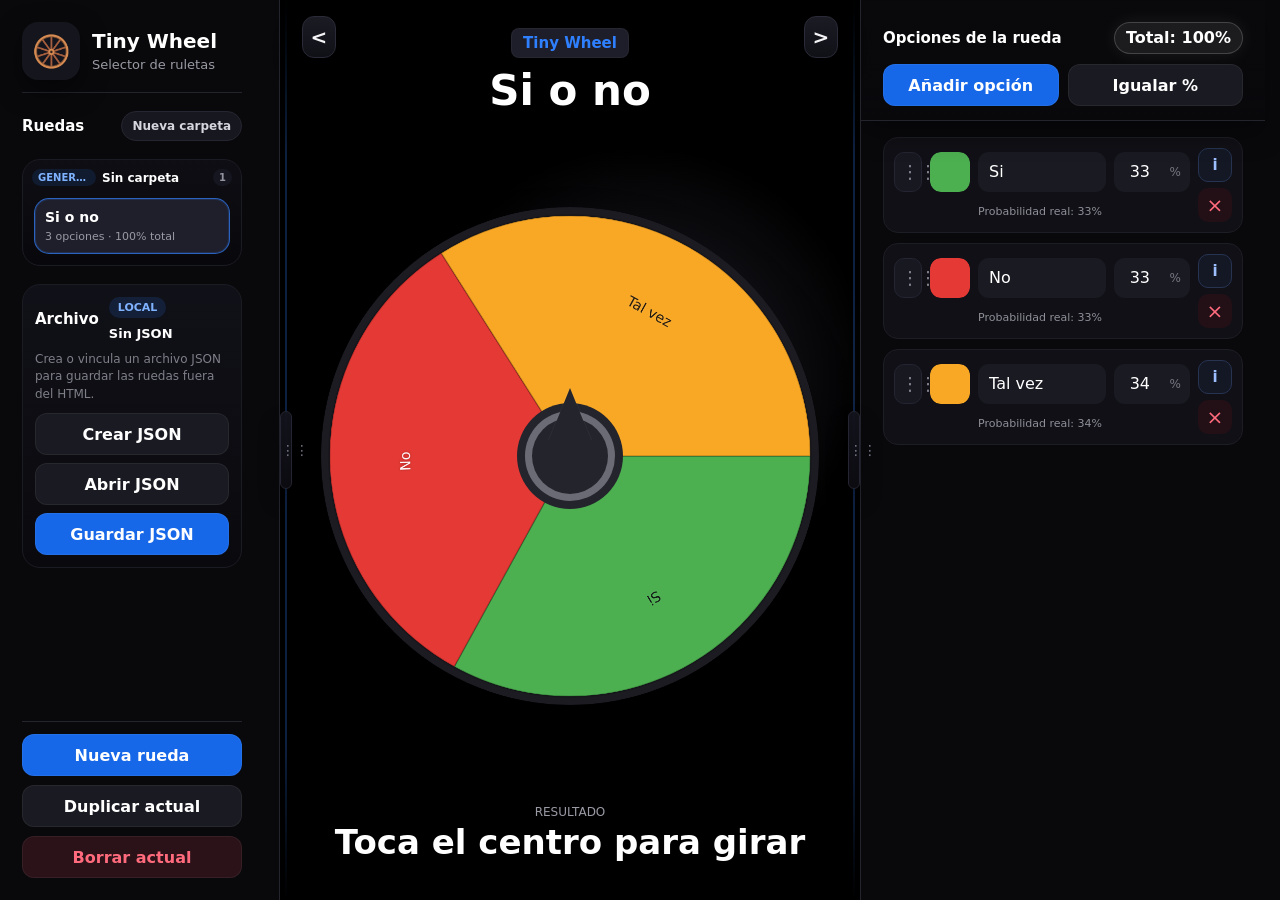
==== index.html @ 8c0046f6 "Split Tiny Wheel HTML into separate files Remove the monolithic Tiny Wheel.html and split its conten" ====
<!DOCTYPE html>
<html lang="es">
<head>
  <meta charset="UTF-8" />
  <meta name="viewport" content="width=device-width, initial-scale=1.0" />
  <title>Tiny Wheel Desktop</title>
  <link rel="stylesheet" href="styles.css" />
</head>
<body>
  <main class="app">
    <aside id="sidebarPanel" class="sidebar">
      <div class="brand">
        <div class="emoji-bubble" aria-hidden="true">🛞</div>
        <div>
          <h1>Tiny Wheel</h1>
          <p>Selector de ruletas</p>
        </div>
      </div>

      <div class="section-title">
        <h2>Ruedas</h2>
        <button id="newFolderButton" class="ghost-btn" type="button">Nueva carpeta</button>
      </div>

      <div id="wheelList" class="wheel-list" aria-label="Selector de ruedas"></div>

      <section class="data-panel" aria-labelledby="dataSectionTitle">
        <div class="section-title">
          <h2 id="dataSectionTitle">Archivo</h2>
          <div class="data-status">
            <span id="dataFileBadge" class="data-status-badge">Local</span>
            <strong id="dataFileName">Sin JSON</strong>
          </div>
        </div>
        <p id="dataFileHint" class="hint">Crea o vincula un archivo JSON para guardar las ruedas fuera del HTML.</p>
        <div class="data-actions">
          <button id="createDataFileButton" class="btn" type="button">Crear JSON</button>
          <button id="openDataFileButton" class="btn" type="button">Abrir JSON</button>
          <button id="saveDataFileButton" class="btn blue" type="button">Guardar JSON</button>
        </div>
      </section>

      <div class="sidebar-actions">
        <button id="newWheelButton" class="btn blue">Nueva rueda</button>
        <button id="duplicateWheelButton" class="btn">Duplicar actual</button>
        <button id="deleteWheelButton" class="btn red">Borrar actual</button>
      </div>
    </aside>

    <button id="leftSplitter" class="splitter" type="button" role="separator" aria-label="Ajustar panel izquierdo" aria-orientation="vertical" aria-valuemin="220" aria-valuemax="520" aria-valuenow="280" tabindex="0">
      <span class="splitter-handle" aria-hidden="true"></span>
    </button>

    <section class="main">
      <div class="top-title">
        <div class="tiny-tag">Tiny Wheel</div>
        <input id="wheelNameInput" class="title-input" type="text" maxlength="42" aria-label="Nombre de la rueda" />
      </div>

      <div class="wheel-stage" aria-label="Ruleta de decisiones">
        <div class="wheel-shadow"></div>
        <canvas id="wheelCanvas" width="1000" height="1000"></canvas>
        <div id="wheelTooltip" class="wheel-tooltip" role="tooltip" hidden></div>
        <div class="pointer" aria-hidden="true"></div>
        <button id="spinButton" class="center-button" aria-label="Girar ruleta"></button>
      </div>

      <div class="result" aria-live="polite">
        <div>
          <small>Resultado</small>
          <strong id="resultValue">Toca el centro para girar</strong>
        </div>
      </div>
    </section>

    <button id="rightSplitter" class="splitter" type="button" role="separator" aria-label="Ajustar panel derecho" aria-orientation="vertical" aria-valuemin="300" aria-valuemax="680" aria-valuenow="420" tabindex="0">
      <span class="splitter-handle" aria-hidden="true"></span>
    </button>

    <aside id="editorPanel" class="editor">
      <div class="editor-top">
        <div class="section-title">
          <h2>Opciones de la rueda</h2>
          <span id="totalProbability" class="total">Total: 100%</span>
        </div>
        <div class="editor-actions">
          <button id="addOptionButton" class="btn blue">Añadir opción</button>
          <button id="equalizeButton" class="btn">Igualar %</button>
        </div>
      </div>

      <div id="optionList" class="option-list"></div>

    </aside>

    <button id="toggleLeftPanelButton" class="panel-toggle panel-toggle-left" type="button" aria-controls="sidebarPanel" aria-expanded="true" title="Ocultar panel izquierdo">&lt;</button>
    <button id="toggleRightPanelButton" class="panel-toggle panel-toggle-right" type="button" aria-controls="editorPanel" aria-expanded="true" title="Ocultar panel derecho">&gt;</button>
  </main>

  <div id="dialogBackdrop" class="dialog-backdrop" hidden>
    <div class="dialog" role="dialog" aria-modal="true" aria-labelledby="dialogTitle" aria-describedby="dialogMessage">
      <h2 id="dialogTitle"></h2>
      <p id="dialogMessage"></p>
      <input id="dialogInput" class="dialog-input" type="text" maxlength="42" />
      <textarea id="dialogTextarea" class="dialog-textarea" maxlength="280"></textarea>
      <div class="dialog-actions">
        <button id="dialogCancelButton" class="btn" type="button">Cancelar</button>
        <button id="dialogConfirmButton" class="btn blue" type="button">Aceptar</button>
      </div>
    </div>
  </div>
  <script src="app.js"></script>
</body>
</html>
---- styles.css ----
:root {
    --bg: #000000;
    --panel: #101014;
    --panel-2: #17171d;
    --panel-3: #202028;
    --text: #ffffff;
    --muted: #9a9aa5;
    --muted-2: #6f6f78;
    --line: #24242d;
    --blue: #2f80ff;
    --blue-dark: #1768e8;
    --red: #ff5266;
    --green: #75c85a;
    --sidebar-width: 280px;
    --editor-width: 420px;
    --splitter-size: 12px;
    --font: Inter, ui-sans-serif, system-ui, -apple-system, BlinkMacSystemFont, "Segoe UI", sans-serif;
}

* {
    box-sizing: border-box;
}

html,
body {
    width: 100%;
    min-height: 100%;
    margin: 0;
    background: var(--bg);
    color: var(--text);
    font-family: var(--font);
}

body {
    overflow: hidden;
}

button,
input,
textarea {
    font: inherit;
}

button {
    border: 0;
    cursor: pointer;
}

.app {
    width: 100%;
    height: 100vh;
    height: 100dvh;
    display: grid;
    grid-template-columns: var(--sidebar-width) var(--splitter-size) minmax(360px, 1fr) var(--splitter-size) var(--editor-width);
    background:
    radial-gradient(circle at 50% 42%, rgba(40, 40, 52, 0.9), transparent 28%),
    #000;
}

.app.sidebar-collapsed {
    grid-template-columns: 0 0 minmax(0, 1fr) var(--splitter-size) var(--editor-width);
}

.app.editor-collapsed {
    grid-template-columns: var(--sidebar-width) var(--splitter-size) minmax(0, 1fr) 0 0;
}

.app.sidebar-collapsed.editor-collapsed {
    grid-template-columns: 0 0 minmax(0, 1fr) 0 0;
}

.app.sidebar-collapsed .sidebar,
.app.sidebar-collapsed #leftSplitter,
.app.editor-collapsed .editor,
.app.editor-collapsed #rightSplitter {
    display: none;
}

.app.resizing,
.app.resizing * {
    cursor: col-resize;
    -webkit-user-select: none;
    user-select: none;
}

.sidebar,
.editor {
    height: 100vh;
    height: 100dvh;
    min-width: 0;
    overflow: auto;
    background: #09090c;
    border-color: var(--line);
    padding: 22px;
    scrollbar-gutter: stable;
}

.sidebar {
    grid-column: 1;
    border-right: 1px solid var(--line);
    display: flex;
    flex-direction: column;
    gap: 18px;
    container: sidebar / inline-size;
}

.editor {
    grid-column: 5;
    border-left: 1px solid var(--line);
    display: flex;
    flex-direction: column;
    gap: 16px;
    padding: 0 22px 22px;
}

.splitter {
    position: relative;
    display: flex;
    align-items: center;
    justify-content: center;
    padding: 0;
    background: transparent;
    touch-action: none;
    border: 0;
    cursor: col-resize;
}

.splitter::before {
    content: "";
    width: 2px;
    height: 100%;
    background: linear-gradient(180deg, transparent, rgba(47, 128, 255, 0.26) 18%, rgba(47, 128, 255, 0.26) 82%, transparent);
    transition: background 140ms ease, box-shadow 140ms ease;
}

.splitter:hover::before,
.splitter:focus-visible::before,
.app.resizing .splitter::before {
    background: linear-gradient(180deg, transparent, rgba(47, 128, 255, 0.68) 18%, rgba(47, 128, 255, 0.68) 82%, transparent);
    box-shadow: 0 0 0 1px rgba(47, 128, 255, 0.18);
}

.splitter:focus-visible {
    outline: none;
}

.splitter-handle {
    position: absolute;
    width: 100%;
    height: 78px;
    border-radius: 999px;
    background: linear-gradient(180deg, rgba(19, 19, 28, 0.96), rgba(11, 11, 16, 0.98));
    border: 1px solid #242432;
    box-shadow: 0 12px 22px rgba(0, 0, 0, 0.32);
}

.splitter-handle::before {
    content: "⋮⋮";
    position: absolute;
    inset: 0;
    display: grid;
    place-items: center;
    color: #777787;
    font-size: 14px;
    letter-spacing: 0;
}

.panel-toggle {
    position: fixed;
    top: 16px;
    z-index: 12;
    width: 34px;
    height: 42px;
    display: grid;
    place-items: center;
    border-radius: 12px;
    border: 1px solid #2a2a38;
    background: linear-gradient(180deg, #1b1b24, #101017);
    color: #f5f5f7;
    font-size: 20px;
    font-weight: 900;
    box-shadow: 0 12px 28px rgba(0, 0, 0, 0.42);
    transition: background 140ms ease, border-color 140ms ease, transform 140ms ease;
}

.panel-toggle:hover {
    background: linear-gradient(180deg, #232332, #15151e);
    border-color: rgba(47, 128, 255, 0.64);
}

.panel-toggle-left {
    left: calc(var(--sidebar-width) + var(--splitter-size) + 10px);
}

.panel-toggle-right {
    right: calc(var(--editor-width) + var(--splitter-size) + 10px);
}

.app.sidebar-collapsed .panel-toggle-left {
    left: 12px;
}

.app.editor-collapsed .panel-toggle-right {
    right: 12px;
}

.panel-toggle:active,
.panel-toggle-left:active {
    transform: scale(0.96);
}

.brand {
    display: flex;
    align-items: center;
    gap: 12px;
    padding-bottom: 12px;
    border-bottom: 1px solid var(--line);
}

.emoji-bubble {
    width: 58px;
    height: 58px;
    border-radius: 16px;
    background: #15151d;
    display: grid;
    place-items: center;
    font-size: 31px;
    box-shadow: 0 10px 26px rgba(0, 0, 0, 0.5);
    flex: 0 0 auto;
}

.brand h1 {
    margin: 0;
    font-size: 20px;
    line-height: 1.05;
    letter-spacing: 0;
}

.brand p {
    margin: 5px 0 0;
    color: var(--muted);
    font-size: 13px;
}

.section-title {
    display: flex;
    align-items: center;
    justify-content: space-between;
    gap: 10px;
}

.section-title h2,
.editor h2 {
    margin: 0;
    font-size: 15px;
    letter-spacing: 0;
}

.ghost-btn,
.folder-action,
.drag-handle {
    border: 0;
    cursor: pointer;
    font: inherit;
}

.ghost-btn {
    min-height: 30px;
    padding: 0 10px;
    border-radius: 999px;
    background: #17171f;
    color: #d6d6df;
    font-size: 12px;
    font-weight: 700;
    border: 1px solid #262632;
    transition: background 140ms ease, border-color 140ms ease;
}

.ghost-btn:hover {
    background: #1d1d27;
    border-color: #303040;
}

.wheel-list {
    display: flex;
    flex-direction: column;
    gap: 12px;
    min-width: 0;
    max-width: 100%;
}

.folder-group {
    min-width: 0;
    max-width: 100%;
    overflow: hidden;
    border-radius: 18px;
    border: 1px solid #1b1b24;
    background: linear-gradient(180deg, rgba(18, 18, 25, 0.96), rgba(11, 11, 16, 0.98));
    padding: 10px;
    display: grid;
    gap: 10px;
}

.folder-group.uncategorized {
    background: linear-gradient(180deg, rgba(14, 14, 20, 0.96), rgba(8, 8, 12, 0.98));
}

.folder-header {
    min-width: 0;
    display: grid;
    grid-template-columns: minmax(0, 1fr) auto;
    align-items: center;
    gap: 10px;
}

.folder-title {
    min-width: 0;
    display: flex;
    align-items: center;
    gap: 8px;
    font-size: 13px;
    font-weight: 700;
    overflow: hidden;
}

.folder-title strong {
    min-width: 0;
    flex: 1 1 auto;
    overflow: hidden;
    text-overflow: ellipsis;
    white-space: nowrap;
}

.folder-badge,
.folder-count {
    flex: 0 0 auto;
    border-radius: 999px;
    padding: 3px 8px;
    font-size: 11px;
    font-weight: 700;
}

.folder-badge {
    background: rgba(47, 128, 255, 0.12);
    color: #7fb2ff;
    text-transform: uppercase;
    letter-spacing: 0;
}

.folder-count {
    background: #161621;
    color: #9494a1;
}

.folder-tools {
    min-width: 0;
    display: flex;
    align-items: center;
    gap: 6px;
    justify-content: flex-end;
}

.folder-action {
    min-width: 30px;
    height: 30px;
    padding: 0 8px;
    border-radius: 10px;
    background: #171720;
    color: #d6d6df;
    font-size: 12px;
    font-weight: 700;
    white-space: nowrap;
    border: 1px solid #252533;
    transition: background 140ms ease, border-color 140ms ease, color 140ms ease;
}

.folder-action:hover {
    background: #1d1d29;
    border-color: #2f2f40;
}

.folder-action.danger {
    color: #ff7b8b;
}

.folder-wheels {
    min-width: 0;
    max-width: 100%;
    min-height: 58px;
    display: grid;
    gap: 8px;
    padding: 2px;
    border-radius: 14px;
    transition: background 140ms ease, box-shadow 140ms ease;
}

.folder-wheels.drag-over {
    background: rgba(47, 128, 255, 0.08);
    box-shadow: inset 0 0 0 1px rgba(47, 128, 255, 0.45);
}

.folder-empty {
    min-height: 42px;
    border-radius: 12px;
    border: 1px dashed #262636;
    display: grid;
    place-items: center;
    color: #666673;
    font-size: 12px;
    text-align: center;
    padding: 10px;
}

.wheel-item {
    width: 100%;
    min-width: 0;
    min-height: 58px;
    border-radius: 15px;
    background: #111116;
    border: 1px solid #1d1d25;
    color: #fff;
    text-align: left;
    padding: 12px;
    transition: background 140ms ease, transform 140ms ease, border-color 140ms ease;
    position: relative;
}

.wheel-item:hover {
    background: #17171f;
    transform: translateY(-1px);
}

.wheel-item.active {
    background: #1f1f2b;
    border-color: rgba(47, 128, 255, 0.7);
    box-shadow: inset 0 0 0 1px rgba(47, 128, 255, 0.18);
}

.wheel-item.dragging,
.option-row.dragging {
    opacity: 0.45;
}

.wheel-item.drop-before,
.option-row.drop-before {
    box-shadow: inset 0 3px 0 rgba(47, 128, 255, 0.92);
}

.wheel-item.drop-after,
.option-row.drop-after {
    box-shadow: inset 0 -3px 0 rgba(47, 128, 255, 0.92);
}

.wheel-item strong {
    display: block;
    font-size: 15px;
    white-space: nowrap;
    overflow: hidden;
    text-overflow: ellipsis;
}

.wheel-item span {
    display: block;
    margin-top: 5px;
    color: var(--muted);
    font-size: 12px;
}

.sidebar-actions {
    margin-top: auto;
    display: grid;
    gap: 9px;
    padding-top: 12px;
    border-top: 1px solid var(--line);
}

.data-panel {
    min-width: 0;
    max-width: 100%;
    overflow: hidden;
    border-radius: 18px;
    border: 1px solid #1b1b24;
    background: linear-gradient(180deg, rgba(17, 17, 25, 0.96), rgba(10, 10, 14, 0.98));
    padding: 14px;
    display: grid;
    gap: 10px;
}

.data-status {
    display: flex;
    align-items: center;
    gap: 8px;
    min-width: 0;
}

.data-status-badge {
    border-radius: 999px;
    padding: 4px 9px;
    font-size: 11px;
    font-weight: 800;
    letter-spacing: 0;
    text-transform: uppercase;
    background: rgba(47, 128, 255, 0.14);
    color: #7fb2ff;
    flex: 0 0 auto;
}

.data-status-badge.warning {
    background: rgba(255, 82, 102, 0.14);
    color: #ff96a2;
}

.data-status strong {
    min-width: 0;
    overflow: hidden;
    text-overflow: ellipsis;
    white-space: nowrap;
    font-size: 13px;
}

.data-actions {
    display: grid;
    grid-template-columns: repeat(3, minmax(0, 1fr));
    gap: 8px;
}

.main {
    grid-column: 3;
    min-width: 0;
    height: 100vh;
    height: 100dvh;
    display: grid;
    grid-template-rows: auto minmax(0, 1fr) auto;
    place-items: center;
    padding: 28px 24px 30px;
    overflow: hidden;
}

.top-title {
    width: min(680px, 100%);
    text-align: center;
    display: grid;
    gap: 8px;
    justify-items: center;
}

.tiny-tag {
    background: #1e1e2a;
    color: var(--blue);
    border-radius: 8px;
    padding: 6px 12px;
    font-size: 15px;
    font-weight: 650;
    box-shadow: inset 0 0 0 1px rgba(255, 255, 255, 0.04);
}

.title-input {
    width: min(620px, 100%);
    border: 0;
    outline: none;
    background: transparent;
    color: #fff;
    text-align: center;
    font-size: 42px;
    font-weight: 760;
    letter-spacing: 0;
    padding: 0 8px;
}

.title-input::placeholder {
    color: #5f5f69;
}

.wheel-stage {
    width: min(100%, max(220px, calc(100dvh - 190px)), 760px);
    max-width: 100%;
    aspect-ratio: 1 / 1;
    display: grid;
    place-items: center;
    position: relative;
    touch-action: manipulation;
}

.wheel-shadow {
    position: absolute;
    inset: 5%;
    border-radius: 50%;
    background: #16161b;
    box-shadow: 0 28px 58px rgba(0, 0, 0, 0.78);
}

canvas {
    width: 100%;
    height: 100%;
    position: relative;
    z-index: 2;
    border-radius: 50%;
}

.center-button {
    width: clamp(82px, 10vh, 112px);
    height: clamp(82px, 10vh, 112px);
    position: absolute;
    z-index: 4;
    border-radius: 50%;
    background: #24242c;
    box-shadow: 0 0 0 8px #24242c, inset 0 0 0 7px #6b6b75, inset 0 0 0 17px #24242c;
    transition: transform 140ms ease, filter 140ms ease;
}

.center-button:hover:not(:disabled) {
    transform: scale(1.045);
    filter: brightness(1.08);
}

.center-button:active:not(:disabled) {
    transform: scale(0.96);
}

.center-button:disabled {
    cursor: not-allowed;
    opacity: 0.72;
}

.pointer {
    position: absolute;
    top: 42%;
    left: 50%;
    transform: translate(-50%, -50%);
    z-index: 5;
    width: 0;
    height: 0;
    border-left: 22px solid transparent;
    border-right: 22px solid transparent;
    border-bottom: 54px solid #24242c;
    filter: drop-shadow(0 -2px 0 rgba(255, 255, 255, 0.05));
    pointer-events: none;
}

.result {
    min-height: 74px;
    display: grid;
    place-items: center;
    text-align: center;
}

.result small {
    display: block;
    color: var(--muted);
    font-size: 12px;
    text-transform: uppercase;
    letter-spacing: 0;
    margin-bottom: 5px;
}

.result strong {
    display: block;
    font-size: 34px;
    line-height: 1.1;
    overflow-wrap: anywhere;
}

.btn {
    min-height: 42px;
    border-radius: 12px;
    background: #1a1a22;
    color: #fff;
    font-weight: 730;
    border: 1px solid rgba(255, 255, 255, 0.055);
    transition: background 140ms ease, transform 140ms ease, opacity 140ms ease;
}

.btn:hover:not(:disabled) {
    background: #23232d;
}

.btn:active:not(:disabled) {
    transform: scale(0.98);
}

.btn:disabled {
    opacity: 0.55;
    cursor: not-allowed;
}

.btn.blue {
    color: #fff;
    background: var(--blue-dark);
}

.btn.red {
    background: #2a1218;
    color: #ff6b7d;
}

.editor-top {
    display: grid;
    gap: 10px;
    position: sticky;
    top: 0;
    z-index: 8;
    margin: 0 -22px;
    padding: 22px 22px 14px;
    border-bottom: 1px solid var(--line);
    background: linear-gradient(180deg, rgba(9, 9, 12, 0.98), rgba(9, 9, 12, 0.94) 76%, rgba(9, 9, 12, 0.78));
    box-shadow: 0 14px 24px rgba(0, 0, 0, 0.32);
    -webkit-backdrop-filter: blur(10px);
    backdrop-filter: blur(10px);
}

.editor-actions {
    display: grid;
    grid-template-columns: 1fr 1fr;
    gap: 9px;
}

.total {
    color: #ffffff;
    font-size: 16px;
    font-weight: 860;
    line-height: 1;
    white-space: nowrap;
    padding: 7px 11px;
    border-radius: 999px;
    background: rgba(255, 255, 255, 0.08);
    border: 1px solid rgba(255, 255, 255, 0.18);
    box-shadow: 0 0 18px rgba(255, 255, 255, 0.08);
}

.hint {
    color: #7f7f89;
    font-size: 12px;
    line-height: 1.45;
    margin: 0;
}

.option-list {
    display: flex;
    flex-direction: column;
    gap: 10px;
    padding-bottom: 12px;
}

.option-row {
    background: #101016;
    border: 1px solid #1d1d25;
    border-radius: 15px;
    padding: 10px;
    display: grid;
    grid-template-columns: 28px 40px minmax(0, 1fr) 76px 34px;
    gap: 8px;
    align-items: center;
    transition: box-shadow 140ms ease, border-color 140ms ease, background 140ms ease;
}

.option-row.inactive {
    background: #0b0b10;
    border-color: #16161e;
    opacity: 0.74;
}

.drag-handle {
    width: 28px;
    height: 40px;
    border-radius: 10px;
    background: #181821;
    color: #888895;
    font-size: 18px;
    line-height: 1;
    display: grid;
    place-items: center;
    border: 1px solid #242432;
}

.drag-handle:hover {
    background: #20202b;
    color: #c8c8d4;
}

.color-input {
    width: 40px;
    height: 40px;
    padding: 0;
    border: 0;
    outline: none;
    border-radius: 11px;
    background: transparent;
    overflow: hidden;
}

.color-input::-webkit-color-swatch-wrapper {
    padding: 0;
}

.color-input::-webkit-color-swatch {
    border: 0;
    border-radius: 11px;
}

.text-input,
.weight-input {
    height: 40px;
    border: 0;
    outline: none;
    border-radius: 11px;
    background: #1a1a22;
    color: #fff;
    padding: 0 10px;
    min-width: 0;
    border: 1px solid transparent;
}

.text-input:focus,
.weight-input:focus,
.title-input:focus {
    border-color: rgba(47, 128, 255, 0.62);
    box-shadow: 0 0 0 3px rgba(47, 128, 255, 0.12);
}

.weight-wrap {
    position: relative;
}

.weight-input {
    width: 100%;
    padding-right: 24px;
    text-align: right;
}

.weight-wrap::after {
    content: "%";
    position: absolute;
    right: 9px;
    top: 50%;
    transform: translateY(-50%);
    color: #777782;
    font-size: 12px;
    pointer-events: none;
}

.option-tools {
    grid-column: 5;
    grid-row: 1 / 3;
    display: grid;
    gap: 6px;
    align-self: stretch;
    align-content: center;
}

.description-option,
.delete-option {
    width: 34px;
    height: 34px;
    border-radius: 10px;
    line-height: 1;
}

.description-option {
    background: #141824;
    color: #9ebfff;
    font-size: 15px;
    font-weight: 900;
    border: 1px solid #263452;
}

.description-option:hover,
.description-option.has-description {
    background: rgba(47, 128, 255, 0.24);
    color: #ffffff;
    border-color: rgba(127, 178, 255, 0.72);
}

.delete-option {
    background: #221016;
    color: #ff6b7d;
    font-size: 20px;
}

.actual-probability {
    grid-column: 3 / 5;
    color: #8f8f99;
    font-size: 11px;
    margin-top: -2px;
}

.wheel-tooltip {
    position: absolute;
    z-index: 7;
    max-width: min(260px, 74%);
    padding: 10px 12px;
    border-radius: 12px;
    background: rgba(245, 245, 247, 0.96);
    color: #101014;
    border: 1px solid rgba(255, 255, 255, 0.7);
    box-shadow: 0 16px 34px rgba(0, 0, 0, 0.38);
    font-size: 13px;
    line-height: 1.35;
    font-weight: 720;
    white-space: pre-wrap;
    pointer-events: none;
}

.wheel-tooltip[hidden] {
    display: none;
}

.dialog-backdrop {
    position: fixed;
    inset: 0;
    background: rgba(0, 0, 0, 0.62);
    display: grid;
    place-items: center;
    padding: 20px;
    z-index: 20;
}

.dialog-backdrop[hidden] {
    display: none;
}

.dialog {
    width: min(420px, 100%);
    max-height: calc(100dvh - 40px);
    overflow: auto;
    border-radius: 22px;
    background: linear-gradient(180deg, #161620, #0f0f16);
    border: 1px solid #262634;
    box-shadow: 0 28px 60px rgba(0, 0, 0, 0.45);
    padding: 20px;
    display: grid;
    gap: 14px;
}

.dialog h2 {
    margin: 0;
    font-size: 20px;
    letter-spacing: 0;
}

.dialog p {
    margin: 0;
    color: #a1a1ad;
    font-size: 14px;
    line-height: 1.5;
}

.dialog-input,
.dialog-textarea {
    height: 44px;
    border-radius: 12px;
    border: 1px solid #2b2b39;
    background: #1a1a24;
    color: #fff;
    padding: 0 12px;
    outline: none;
    font: inherit;
}

.dialog-textarea {
    width: 100%;
    min-height: 118px;
    padding: 12px;
    resize: vertical;
    line-height: 1.45;
}

.dialog-input:focus,
.dialog-textarea:focus {
    border-color: rgba(47, 128, 255, 0.62);
    box-shadow: 0 0 0 3px rgba(47, 128, 255, 0.12);
}

.dialog-actions {
    display: flex;
    justify-content: flex-end;
    gap: 10px;
}

@container sidebar (max-width: 280px) {
    .folder-group {
    padding: 9px;
    }

    .folder-header {
    grid-template-columns: minmax(0, 1fr);
    align-items: start;
    gap: 8px;
    }

    .folder-title {
    width: 100%;
    gap: 6px;
    font-size: 12px;
    }

    .folder-badge,
    .folder-count {
    padding: 3px 6px;
    font-size: 10px;
    }

    .folder-tools {
    width: 100%;
    justify-content: flex-start;
    flex-wrap: wrap;
    }

    .folder-action {
    height: 28px;
    font-size: 11px;
    }

    .wheel-item {
    min-height: 54px;
    padding: 10px;
    }

    .wheel-item strong {
    font-size: 14px;
    }

    .wheel-item span {
    font-size: 11px;
    }

    .data-status {
    flex-wrap: wrap;
    }

    .data-actions,
    .sidebar-actions {
    grid-template-columns: 1fr;
    }
}

@container sidebar (max-width: 240px) {
    .folder-title {
    display: grid;
    grid-template-columns: auto minmax(0, 1fr) auto;
    }

    .folder-badge {
    max-width: 64px;
    overflow: hidden;
    text-overflow: ellipsis;
    }

    .wheel-list {
    gap: 10px;
    }

    .data-panel {
    padding: 12px;
    }
}

@media (max-width: 1180px) {
    .main {
    padding: 24px 18px 26px;
    }

    .title-input {
    font-size: 38px;
    }

    .wheel-stage {
    width: min(100%, max(220px, calc(100dvh - 180px)), 680px);
    }

    .result strong {
    font-size: 31px;
    }

    .option-row {
    grid-template-columns: 28px 40px minmax(0, 1fr) 70px 34px;
    }
}

@media (max-height: 740px) and (min-width: 981px) {
    .main {
    padding-top: 18px;
    padding-bottom: 20px;
    }

    .top-title {
    gap: 6px;
    }

    .title-input {
    font-size: 34px;
    }

    .wheel-stage {
    width: min(100%, max(200px, calc(100dvh - 145px)), 650px);
    }

    .center-button {
    width: 86px;
    height: 86px;
    }

    .pointer {
    border-left-width: 18px;
    border-right-width: 18px;
    border-bottom-width: 46px;
    }

    .result {
    min-height: 58px;
    }

    .result strong {
    font-size: 28px;
    }
}

@media (max-width: 980px) {
    body {
    overflow: auto;
    }

    .app {
    width: 100%;
    height: auto;
    min-height: 100vh;
    min-height: 100dvh;
    grid-template-columns: minmax(0, 1fr);
    grid-template-rows: auto auto auto;
    background:
        radial-gradient(circle at 50% 26%, rgba(47, 128, 255, 0.18), transparent 34%),
        #000;
    }

    .splitter {
    display: none;
    }

    .app.sidebar-collapsed,
    .app.editor-collapsed,
    .app.sidebar-collapsed.editor-collapsed {
    grid-template-columns: minmax(0, 1fr);
    }

    .panel-toggle {
    top: 14px;
    bottom: auto;
    width: 42px;
    height: 42px;
    border-radius: 12px;
    font-size: 18px;
    }

    .panel-toggle-left,
    .app.sidebar-collapsed .panel-toggle-left {
    left: 14px;
    }

    .panel-toggle-right,
    .app.editor-collapsed .panel-toggle-right {
    right: 14px;
    }

    .panel-toggle-left:active,
    .panel-toggle-right:active,
    .app.sidebar-collapsed .panel-toggle-left:active,
    .app.editor-collapsed .panel-toggle-right:active {
    transform: scale(0.96);
    }

    .sidebar,
    .editor,
    .main {
    grid-column: 1;
    width: 100%;
    height: auto;
    min-height: 0;
    overflow: visible;
    }

    .sidebar,
    .editor {
    border: 0;
    }

    .main {
    min-height: 0;
    grid-template-rows: auto auto auto;
    gap: 18px;
    padding: 24px 18px 18px;
    order: 1;
    }

    .sidebar {
    order: 2;
    padding: 18px;
    }

    .editor {
    order: 3;
    padding: 0 18px 18px;
    }

    .editor-top {
    margin: 0 -18px;
    padding: 18px 18px 12px;
    }

    .data-actions {
    grid-template-columns: repeat(3, minmax(0, 1fr));
    }

    .wheel-stage {
    width: min(100%, 88vw, 620px);
    }

    .title-input {
    font-size: 36px;
    }

    .result strong {
    font-size: 30px;
    }

    .sidebar-actions {
    grid-template-columns: repeat(3, minmax(0, 1fr));
    }
}

@media (max-width: 720px) {
    .main {
    padding: 20px 14px 16px;
    gap: 16px;
    }

    .sidebar {
    padding: 16px;
    }

    .editor {
    padding: 0 14px 16px;
    }

    .editor-top {
    margin: 0 -14px;
    padding: 16px 14px 12px;
    }

    .section-title {
    flex-wrap: wrap;
    }

    .total {
    font-size: 14px;
    padding: 6px 10px;
    }

    .title-input {
    font-size: 32px;
    }

    .wheel-stage {
    width: min(100%, 92vw, 540px);
    }

    .center-button {
    width: 82px;
    height: 82px;
    box-shadow: 0 0 0 7px #24242c, inset 0 0 0 6px #6b6b75, inset 0 0 0 15px #24242c;
    }

    .pointer {
    border-left-width: 17px;
    border-right-width: 17px;
    border-bottom-width: 44px;
    }

    .result {
    min-height: 58px;
    }

    .result strong {
    font-size: 27px;
    }

    .data-actions,
    .sidebar-actions {
    grid-template-columns: 1fr;
    }

    .option-row {
    grid-template-columns: 28px 40px minmax(0, 1fr) 34px;
    align-items: center;
    }

    .text-input {
    grid-column: 3;
    }

    .weight-wrap {
    grid-column: 2 / 4;
    grid-row: 2;
    }

    .option-tools {
    grid-column: 4;
    grid-row: 1 / 3;
    }

    .actual-probability {
    grid-column: 1 / -1;
    }
}

@media (max-width: 480px) {
    .brand {
    gap: 10px;
    }

    .emoji-bubble {
    width: 48px;
    height: 48px;
    border-radius: 13px;
    font-size: 26px;
    }

    .brand h1 {
    font-size: 18px;
    }

    .section-title {
    align-items: flex-start;
    }

    .section-title h2,
    .editor h2 {
    font-size: 14px;
    }

    .ghost-btn {
    min-height: 34px;
    }

    .tiny-tag {
    font-size: 13px;
    padding: 5px 10px;
    }

    .title-input {
    font-size: 28px;
    }

    .wheel-stage {
    width: min(100%, 92vw, 440px);
    }

    .center-button {
    width: 74px;
    height: 74px;
    box-shadow: 0 0 0 6px #24242c, inset 0 0 0 5px #6b6b75, inset 0 0 0 13px #24242c;
    }

    .pointer {
    border-left-width: 14px;
    border-right-width: 14px;
    border-bottom-width: 38px;
    }

    .result strong {
    font-size: 24px;
    }

    .editor-actions {
    grid-template-columns: 1fr 1fr;
    }

    .option-row {
    padding: 9px;
    gap: 7px;
    grid-template-columns: 28px 36px minmax(0, 1fr) 34px;
    }

    .color-input,
    .text-input,
    .weight-input {
    height: 38px;
    }

    .color-input {
    width: 36px;
    }

    .dialog-backdrop {
    place-items: end center;
    padding: 12px;
    }

    .dialog {
    width: 100%;
    max-height: calc(100dvh - 24px);
    border-radius: 18px;
    padding: 16px;
    }

    .dialog-actions {
    display: grid;
    grid-template-columns: 1fr 1fr;
    }

    .wheel-tooltip {
    max-width: min(230px, 90%);
    font-size: 12px;
    }
}
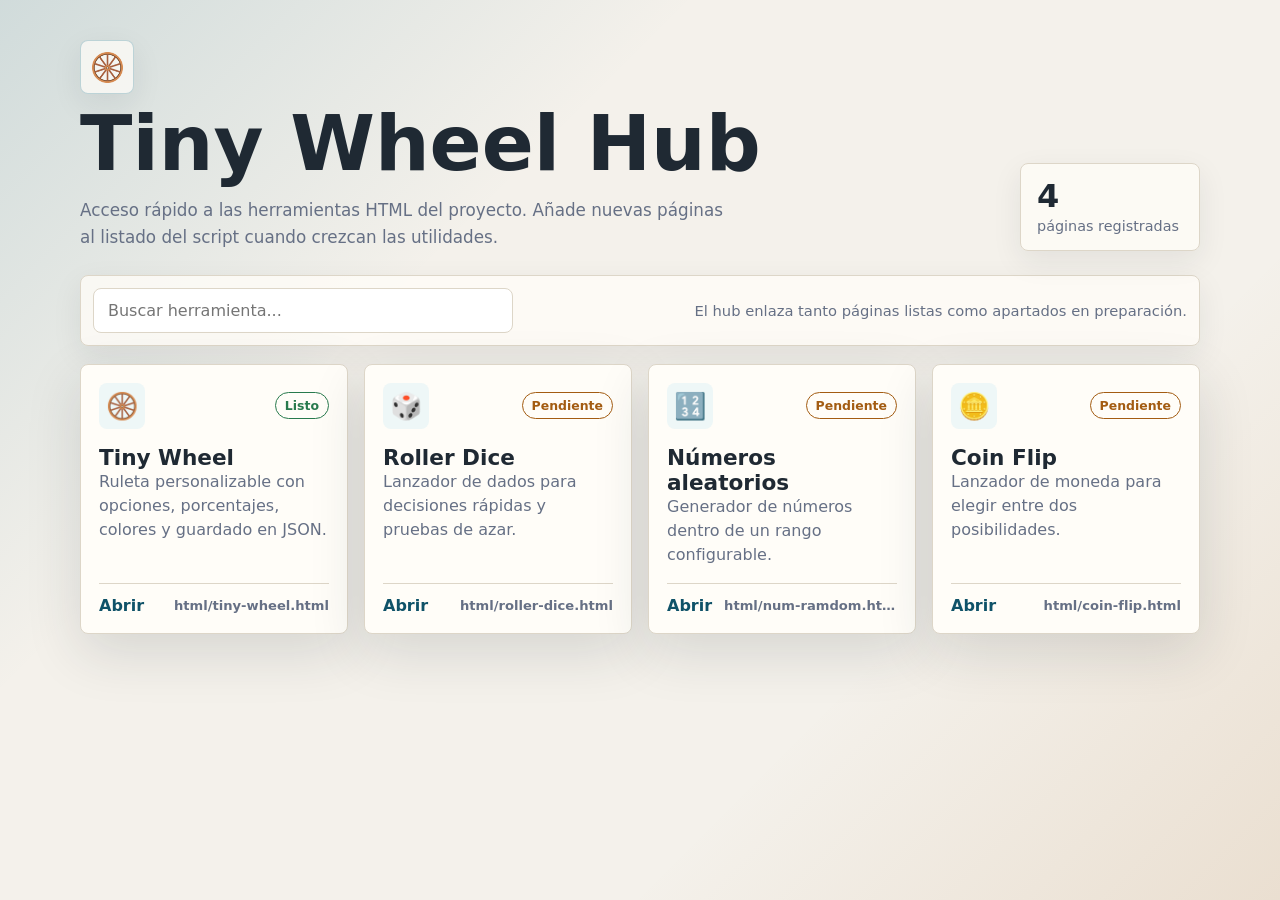
==== commit 03dea3bf: "actu" ====
--- a/index.html
+++ b/index.html
@@ -3,112 +3,374 @@
 <head>
   <meta charset="UTF-8" />
   <meta name="viewport" content="width=device-width, initial-scale=1.0" />
-  <title>Tiny Wheel Desktop</title>
-  <link rel="stylesheet" href="styles.css" />
+  <title>Hub</title>
+  <style>
+    :root {
+      color-scheme: light;
+      --bg: #f4f1eb;
+      --panel: #fffdf8;
+      --ink: #1f2933;
+      --muted: #667085;
+      --line: #ddd6c8;
+      --accent: #176b87;
+      --accent-strong: #0f5268;
+      --green: #287a4d;
+      --orange: #a35c12;
+      --shadow: 0 18px 55px rgba(31, 41, 51, 0.14);
+      --radius: 8px;
+      font-family: Inter, ui-sans-serif, system-ui, -apple-system, BlinkMacSystemFont, "Segoe UI", sans-serif;
+    }
+
+    * {
+      box-sizing: border-box;
+    }
+
+    body {
+      margin: 0;
+      min-height: 100vh;
+      background:
+        linear-gradient(135deg, rgba(23, 107, 135, 0.16), transparent 32%),
+        linear-gradient(315deg, rgba(163, 92, 18, 0.12), transparent 30%),
+        var(--bg);
+      color: var(--ink);
+    }
+
+    .hub {
+      width: min(1120px, calc(100% - 32px));
+      margin: 0 auto;
+      padding: 40px 0;
+    }
+
+    .hero {
+      display: grid;
+      grid-template-columns: 1fr auto;
+      gap: 24px;
+      align-items: end;
+      margin-bottom: 24px;
+    }
+
+    .brand-mark {
+      width: 54px;
+      height: 54px;
+      display: grid;
+      place-items: center;
+      margin-bottom: 14px;
+      border: 1px solid rgba(23, 107, 135, 0.25);
+      border-radius: var(--radius);
+      background: rgba(255, 253, 248, 0.72);
+      font-size: 28px;
+      box-shadow: 0 10px 30px rgba(31, 41, 51, 0.08);
+    }
+
+    h1 {
+      margin: 0;
+      font-size: clamp(2.2rem, 6vw, 5rem);
+      line-height: 0.95;
+      letter-spacing: 0;
+    }
+
+    .lead {
+      max-width: 650px;
+      margin: 16px 0 0;
+      color: var(--muted);
+      font-size: 1.05rem;
+      line-height: 1.6;
+    }
+
+    .summary {
+      min-width: 180px;
+      padding: 16px;
+      border: 1px solid var(--line);
+      border-radius: var(--radius);
+      background: rgba(255, 253, 248, 0.78);
+      box-shadow: 0 10px 30px rgba(31, 41, 51, 0.08);
+    }
+
+    .summary strong {
+      display: block;
+      font-size: 2rem;
+      line-height: 1;
+    }
+
+    .summary span {
+      display: block;
+      margin-top: 6px;
+      color: var(--muted);
+      font-size: 0.9rem;
+    }
+
+    .toolbar {
+      display: flex;
+      gap: 12px;
+      align-items: center;
+      justify-content: space-between;
+      margin-bottom: 18px;
+      padding: 12px;
+      border: 1px solid var(--line);
+      border-radius: var(--radius);
+      background: rgba(255, 253, 248, 0.8);
+      box-shadow: 0 10px 30px rgba(31, 41, 51, 0.08);
+    }
+
+    .search {
+      width: min(420px, 100%);
+      border: 1px solid var(--line);
+      border-radius: var(--radius);
+      background: #fff;
+      color: var(--ink);
+      font: inherit;
+      padding: 12px 14px;
+      outline: none;
+    }
+
+    .search:focus {
+      border-color: var(--accent);
+      box-shadow: 0 0 0 3px rgba(23, 107, 135, 0.16);
+    }
+
+    .hint {
+      margin: 0;
+      color: var(--muted);
+      font-size: 0.92rem;
+    }
+
+    .grid {
+      display: grid;
+      grid-template-columns: repeat(auto-fit, minmax(230px, 1fr));
+      gap: 16px;
+    }
+
+    .card {
+      min-height: 210px;
+      display: flex;
+      flex-direction: column;
+      gap: 16px;
+      padding: 18px;
+      border: 1px solid var(--line);
+      border-radius: var(--radius);
+      background: var(--panel);
+      box-shadow: var(--shadow);
+      text-decoration: none;
+      color: inherit;
+      transition: transform 160ms ease, border-color 160ms ease, box-shadow 160ms ease;
+    }
+
+    .card:hover,
+    .card:focus-visible {
+      transform: translateY(-3px);
+      border-color: rgba(23, 107, 135, 0.55);
+      box-shadow: 0 22px 70px rgba(31, 41, 51, 0.18);
+      outline: none;
+    }
+
+    .card-top {
+      display: flex;
+      gap: 12px;
+      align-items: center;
+      justify-content: space-between;
+    }
+
+    .emoji {
+      width: 46px;
+      height: 46px;
+      display: grid;
+      place-items: center;
+      border-radius: var(--radius);
+      background: #eef7f7;
+      font-size: 26px;
+    }
+
+    .status {
+      border: 1px solid currentColor;
+      border-radius: 999px;
+      padding: 5px 9px;
+      color: var(--green);
+      font-size: 0.78rem;
+      font-weight: 700;
+      white-space: nowrap;
+    }
+
+    .status.pending {
+      color: var(--orange);
+    }
+
+    .card h2 {
+      margin: 0;
+      font-size: 1.35rem;
+      letter-spacing: 0;
+    }
+
+    .card p {
+      margin: 0;
+      color: var(--muted);
+      line-height: 1.5;
+    }
+
+    .card-footer {
+      display: flex;
+      align-items: center;
+      justify-content: space-between;
+      gap: 12px;
+      margin-top: auto;
+      padding-top: 12px;
+      border-top: 1px solid var(--line);
+      color: var(--accent-strong);
+      font-weight: 700;
+    }
+
+    .path {
+      min-width: 0;
+      overflow: hidden;
+      color: var(--muted);
+      font-size: 0.82rem;
+      font-weight: 600;
+      text-overflow: ellipsis;
+      white-space: nowrap;
+    }
+
+    .empty {
+      display: none;
+      padding: 28px;
+      border: 1px dashed var(--line);
+      border-radius: var(--radius);
+      background: rgba(255, 253, 248, 0.7);
+      color: var(--muted);
+      text-align: center;
+    }
+
+    .empty.visible {
+      display: block;
+    }
+
+    @media (max-width: 720px) {
+      .hub {
+        width: min(100% - 24px, 1120px);
+        padding: 24px 0;
+      }
+
+      .hero,
+      .toolbar {
+        grid-template-columns: 1fr;
+      }
+
+      .hero {
+        display: block;
+      }
+
+      .summary {
+        margin-top: 20px;
+      }
+
+      .toolbar {
+        align-items: stretch;
+        flex-direction: column;
+      }
+
+      .hint {
+        line-height: 1.45;
+      }
+    }
+  </style>
 </head>
 <body>
-  <main class="app">
-    <aside id="sidebarPanel" class="sidebar">
-      <div class="brand">
-        <div class="emoji-bubble" aria-hidden="true">🛞</div>
+  <main class="hub">
+    <header class="hero">
+      <div>
+        <div class="brand-mark" aria-hidden="true">🛞</div>
+        <h1>Tiny Wheel Hub</h1>
+        <p class="lead">Acceso rápido a las herramientas HTML del proyecto. Añade nuevas páginas al listado del script cuando crezcan las utilidades.</p>
+      </div>
+      <div class="summary" aria-live="polite">
+        <strong id="pageCount">0</strong>
+        <span>páginas registradas</span>
+      </div>
+    </header>
+
+    <section class="toolbar" aria-label="Herramientas del hub">
+      <input id="searchInput" class="search" type="search" placeholder="Buscar herramienta..." aria-label="Buscar herramienta" />
+      <p class="hint">El hub enlaza tanto páginas listas como apartados en preparación.</p>
+    </section>
+
+    <section id="pageGrid" class="grid" aria-label="Páginas disponibles"></section>
+    <p id="emptyState" class="empty">No hay páginas que coincidan con la búsqueda.</p>
+  </main>
+
+  <script>
+    const pages = [
+      {
+        title: "Tiny Wheel",
+        description: "Ruleta personalizable con opciones, porcentajes, colores y guardado en JSON.",
+        href: "html/tiny-wheel.html",
+        emoji: "🛞",
+        ready: true
+      },
+      {
+        title: "Roller Dice",
+        description: "Lanzador de dados para decisiones rápidas y pruebas de azar.",
+        href: "html/roller-dice.html",
+        emoji: "🎲",
+        ready: false
+      },
+      {
+        title: "Números aleatorios",
+        description: "Generador de números dentro de un rango configurable.",
+        href: "html/num-ramdom.html",
+        emoji: "🔢",
+        ready: false
+      },
+      {
+        title: "Coin Flip",
+        description: "Lanzador de moneda para elegir entre dos posibilidades.",
+        href: "html/coin-flip.html",
+        emoji: "🪙",
+        ready: false
+      }
+    ];
+
+    const grid = document.querySelector("#pageGrid");
+    const searchInput = document.querySelector("#searchInput");
+    const emptyState = document.querySelector("#emptyState");
+    const pageCount = document.querySelector("#pageCount");
+
+    function createCard(page) {
+      const card = document.createElement("a");
+      card.className = "card";
+      card.href = page.href;
+      card.setAttribute("aria-label", `Abrir ${page.title}`);
+      card.innerHTML = `
+        <div class="card-top">
+          <span class="emoji" aria-hidden="true">${page.emoji}</span>
+          <span class="status ${page.ready ? "" : "pending"}">${page.ready ? "Listo" : "Pendiente"}</span>
+        </div>
         <div>
-          <h1>Tiny Wheel</h1>
-          <p>Selector de ruletas</p>
+          <h2>${page.title}</h2>
+          <p>${page.description}</p>
         </div>
-      </div>
-
-      <div class="section-title">
-        <h2>Ruedas</h2>
-        <button id="newFolderButton" class="ghost-btn" type="button">Nueva carpeta</button>
-      </div>
-
-      <div id="wheelList" class="wheel-list" aria-label="Selector de ruedas"></div>
-
-      <section class="data-panel" aria-labelledby="dataSectionTitle">
-        <div class="section-title">
-          <h2 id="dataSectionTitle">Archivo</h2>
-          <div class="data-status">
-            <span id="dataFileBadge" class="data-status-badge">Local</span>
-            <strong id="dataFileName">Sin JSON</strong>
-          </div>
+        <div class="card-footer">
+          <span>Abrir</span>
+          <span class="path">${page.href}</span>
         </div>
-        <p id="dataFileHint" class="hint">Crea o vincula un archivo JSON para guardar las ruedas fuera del HTML.</p>
-        <div class="data-actions">
-          <button id="createDataFileButton" class="btn" type="button">Crear JSON</button>
-          <button id="openDataFileButton" class="btn" type="button">Abrir JSON</button>
-          <button id="saveDataFileButton" class="btn blue" type="button">Guardar JSON</button>
-        </div>
-      </section>
-
-      <div class="sidebar-actions">
-        <button id="newWheelButton" class="btn blue">Nueva rueda</button>
-        <button id="duplicateWheelButton" class="btn">Duplicar actual</button>
-        <button id="deleteWheelButton" class="btn red">Borrar actual</button>
-      </div>
-    </aside>
-
-    <button id="leftSplitter" class="splitter" type="button" role="separator" aria-label="Ajustar panel izquierdo" aria-orientation="vertical" aria-valuemin="220" aria-valuemax="520" aria-valuenow="280" tabindex="0">
-      <span class="splitter-handle" aria-hidden="true"></span>
-    </button>
-
-    <section class="main">
-      <div class="top-title">
-        <div class="tiny-tag">Tiny Wheel</div>
-        <input id="wheelNameInput" class="title-input" type="text" maxlength="42" aria-label="Nombre de la rueda" />
-      </div>
-
-      <div class="wheel-stage" aria-label="Ruleta de decisiones">
-        <div class="wheel-shadow"></div>
-        <canvas id="wheelCanvas" width="1000" height="1000"></canvas>
-        <div id="wheelTooltip" class="wheel-tooltip" role="tooltip" hidden></div>
-        <div class="pointer" aria-hidden="true"></div>
-        <button id="spinButton" class="center-button" aria-label="Girar ruleta"></button>
-      </div>
-
-      <div class="result" aria-live="polite">
-        <div>
-          <small>Resultado</small>
-          <strong id="resultValue">Toca el centro para girar</strong>
-        </div>
-      </div>
-    </section>
-
-    <button id="rightSplitter" class="splitter" type="button" role="separator" aria-label="Ajustar panel derecho" aria-orientation="vertical" aria-valuemin="300" aria-valuemax="680" aria-valuenow="420" tabindex="0">
-      <span class="splitter-handle" aria-hidden="true"></span>
-    </button>
-
-    <aside id="editorPanel" class="editor">
-      <div class="editor-top">
-        <div class="section-title">
-          <h2>Opciones de la rueda</h2>
-          <span id="totalProbability" class="total">Total: 100%</span>
-        </div>
-        <div class="editor-actions">
-          <button id="addOptionButton" class="btn blue">Añadir opción</button>
-          <button id="equalizeButton" class="btn">Igualar %</button>
-        </div>
-      </div>
-
-      <div id="optionList" class="option-list"></div>
-
-    </aside>
-
-    <button id="toggleLeftPanelButton" class="panel-toggle panel-toggle-left" type="button" aria-controls="sidebarPanel" aria-expanded="true" title="Ocultar panel izquierdo">&lt;</button>
-    <button id="toggleRightPanelButton" class="panel-toggle panel-toggle-right" type="button" aria-controls="editorPanel" aria-expanded="true" title="Ocultar panel derecho">&gt;</button>
-  </main>
-
-  <div id="dialogBackdrop" class="dialog-backdrop" hidden>
-    <div class="dialog" role="dialog" aria-modal="true" aria-labelledby="dialogTitle" aria-describedby="dialogMessage">
-      <h2 id="dialogTitle"></h2>
-      <p id="dialogMessage"></p>
-      <input id="dialogInput" class="dialog-input" type="text" maxlength="42" />
-      <textarea id="dialogTextarea" class="dialog-textarea" maxlength="280"></textarea>
-      <div class="dialog-actions">
-        <button id="dialogCancelButton" class="btn" type="button">Cancelar</button>
-        <button id="dialogConfirmButton" class="btn blue" type="button">Aceptar</button>
-      </div>
-    </div>
-  </div>
-  <script src="app.js"></script>
+      `;
+      return card;
+    }
+
+    function renderPages(filter = "") {
+      const normalizedFilter = filter.trim().toLowerCase();
+      const filteredPages = pages.filter((page) => {
+        const searchableText = `${page.title} ${page.description} ${page.href}`.toLowerCase();
+        return searchableText.includes(normalizedFilter);
+      });
+
+      grid.replaceChildren(...filteredPages.map(createCard));
+      emptyState.classList.toggle("visible", filteredPages.length === 0);
+      pageCount.textContent = pages.length;
+    }
+
+    searchInput.addEventListener("input", (event) => {
+      renderPages(event.target.value);
+    });
+
+    renderPages();
+  </script>
 </body>
 </html>
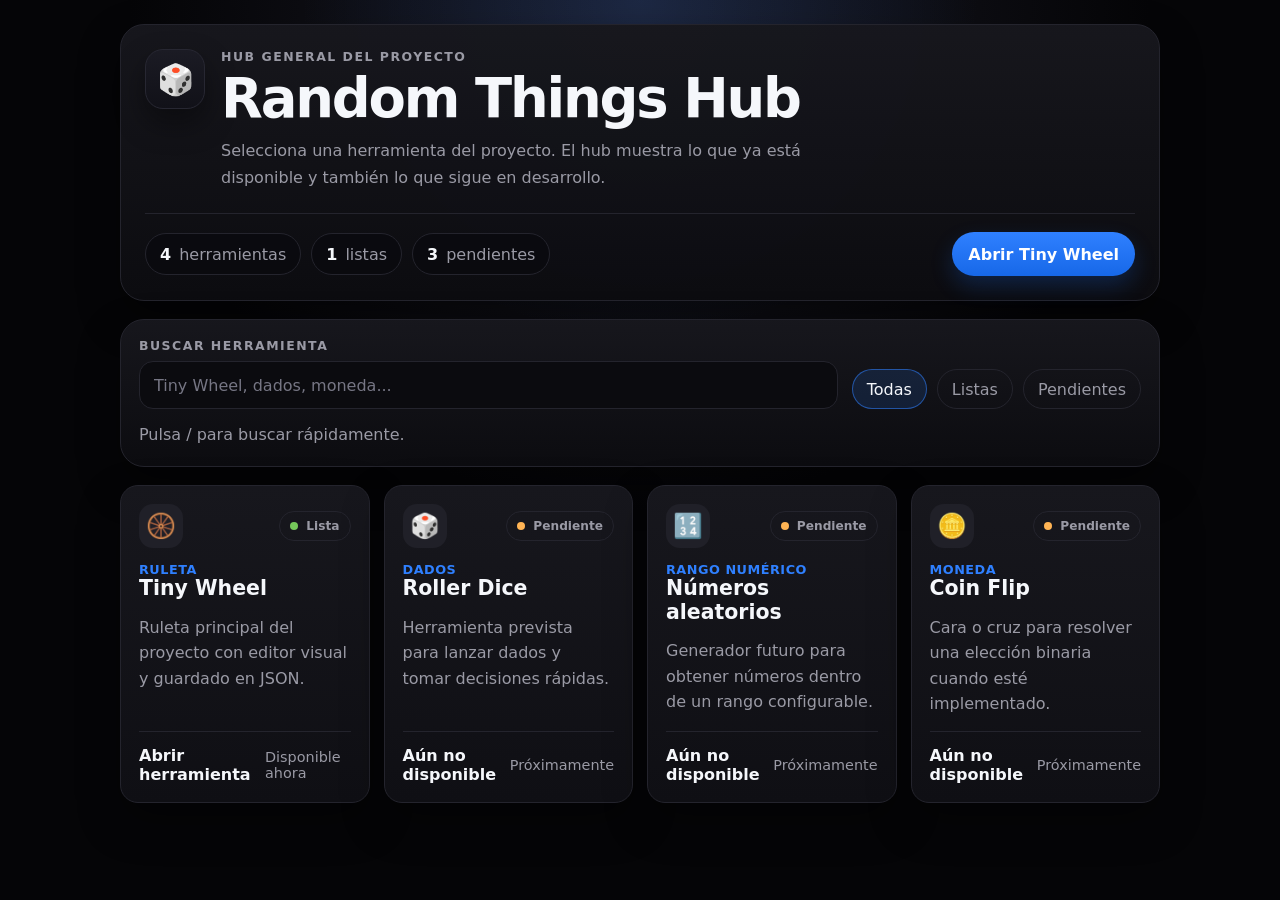
==== commit 5951b19a: "Actu" ====
--- a/index.html
+++ b/index.html
@@ -3,207 +3,354 @@
 <head>
   <meta charset="UTF-8" />
   <meta name="viewport" content="width=device-width, initial-scale=1.0" />
-  <title>Hub</title>
+  <title>Random Things Hub | Inicio</title>
   <style>
     :root {
-      color-scheme: light;
-      --bg: #f4f1eb;
-      --panel: #fffdf8;
-      --ink: #1f2933;
-      --muted: #667085;
-      --line: #ddd6c8;
-      --accent: #176b87;
-      --accent-strong: #0f5268;
-      --green: #287a4d;
-      --orange: #a35c12;
-      --shadow: 0 18px 55px rgba(31, 41, 51, 0.14);
-      --radius: 8px;
-      font-family: Inter, ui-sans-serif, system-ui, -apple-system, BlinkMacSystemFont, "Segoe UI", sans-serif;
+      color-scheme: dark;
+      --bg: #050507;
+      --panel: #101014;
+      --panel-2: #17171d;
+      --panel-3: #202028;
+      --text: #f5f7fb;
+      --muted: #9a9aa5;
+      --line: #24242d;
+      --blue: #2f80ff;
+      --blue-dark: #1768e8;
+      --green: #75c85a;
+      --orange: #ffb454;
+      --shadow: 0 18px 42px rgba(0, 0, 0, 0.34);
+      --radius-lg: 24px;
+      --radius-md: 18px;
+      --radius-sm: 14px;
+      --font: Inter, ui-sans-serif, system-ui, -apple-system, BlinkMacSystemFont, "Segoe UI", sans-serif;
     }
 
     * {
       box-sizing: border-box;
     }
 
+    html,
     body {
+      min-height: 100%;
       margin: 0;
-      min-height: 100vh;
+      background: var(--bg);
+      color: var(--text);
+      font-family: var(--font);
+    }
+
+    body {
       background:
-        linear-gradient(135deg, rgba(23, 107, 135, 0.16), transparent 32%),
-        linear-gradient(315deg, rgba(163, 92, 18, 0.12), transparent 30%),
+        radial-gradient(circle at top center, rgba(47, 128, 255, 0.14), transparent 32%),
+        radial-gradient(circle at 50% 0, rgba(28, 28, 40, 0.9), transparent 48%),
         var(--bg);
-      color: var(--ink);
+    }
+
+    a,
+    button,
+    input {
+      font: inherit;
+    }
+
+    button {
+      border: 0;
+      cursor: pointer;
     }
 
     .hub {
-      width: min(1120px, calc(100% - 32px));
+      width: min(1040px, calc(100% - 24px));
       margin: 0 auto;
-      padding: 40px 0;
+      padding: 24px 0 48px;
+    }
+
+    .panel {
+      border: 1px solid var(--line);
+      border-radius: var(--radius-lg);
+      background: linear-gradient(180deg, rgba(23, 23, 29, 0.98), rgba(12, 12, 16, 0.98));
+      box-shadow: var(--shadow);
     }
 
     .hero {
-      display: grid;
-      grid-template-columns: 1fr auto;
-      gap: 24px;
-      align-items: end;
-      margin-bottom: 24px;
+      padding: 24px;
+    }
+
+    .hero-brand {
+      display: flex;
+      align-items: flex-start;
+      gap: 16px;
     }
 
     .brand-mark {
-      width: 54px;
-      height: 54px;
+      width: 60px;
+      height: 60px;
+      flex: 0 0 auto;
       display: grid;
       place-items: center;
-      margin-bottom: 14px;
-      border: 1px solid rgba(23, 107, 135, 0.25);
-      border-radius: var(--radius);
-      background: rgba(255, 253, 248, 0.72);
-      font-size: 28px;
-      box-shadow: 0 10px 30px rgba(31, 41, 51, 0.08);
+      border-radius: 18px;
+      background: linear-gradient(180deg, #1b1b24, #111118);
+      border: 1px solid #272732;
+      box-shadow: 0 14px 30px rgba(0, 0, 0, 0.4);
+      font-size: 30px;
+    }
+
+    .eyebrow {
+      margin: 0 0 8px;
+      color: var(--muted);
+      font-size: 0.78rem;
+      font-weight: 700;
+      letter-spacing: 0.12em;
+      text-transform: uppercase;
     }
 
     h1 {
       margin: 0;
-      font-size: clamp(2.2rem, 6vw, 5rem);
-      line-height: 0.95;
-      letter-spacing: 0;
+      font-size: clamp(2rem, 5vw, 3.4rem);
+      line-height: 1;
+      letter-spacing: -0.04em;
     }
 
     .lead {
-      max-width: 650px;
-      margin: 16px 0 0;
-      color: var(--muted);
-      font-size: 1.05rem;
-      line-height: 1.6;
-    }
-
-    .summary {
-      min-width: 180px;
-      padding: 16px;
-      border: 1px solid var(--line);
-      border-radius: var(--radius);
-      background: rgba(255, 253, 248, 0.78);
-      box-shadow: 0 10px 30px rgba(31, 41, 51, 0.08);
-    }
-
-    .summary strong {
-      display: block;
-      font-size: 2rem;
-      line-height: 1;
-    }
-
-    .summary span {
-      display: block;
-      margin-top: 6px;
-      color: var(--muted);
-      font-size: 0.9rem;
-    }
-
-    .toolbar {
-      display: flex;
-      gap: 12px;
+      max-width: 62ch;
+      margin: 12px 0 0;
+      color: var(--muted);
+      line-height: 1.65;
+    }
+
+    .hero-meta {
+      display: flex;
       align-items: center;
       justify-content: space-between;
-      margin-bottom: 18px;
-      padding: 12px;
+      gap: 14px;
+      flex-wrap: wrap;
+      margin-top: 22px;
+      padding-top: 18px;
+      border-top: 1px solid var(--line);
+    }
+
+    .meta-list {
+      display: flex;
+      flex-wrap: wrap;
+      gap: 10px;
+    }
+
+    .meta-pill {
+      min-height: 42px;
+      display: inline-flex;
+      align-items: center;
+      gap: 8px;
+      padding: 0 14px;
       border: 1px solid var(--line);
-      border-radius: var(--radius);
-      background: rgba(255, 253, 248, 0.8);
-      box-shadow: 0 10px 30px rgba(31, 41, 51, 0.08);
+      border-radius: 999px;
+      background: rgba(10, 10, 14, 0.86);
+      color: var(--muted);
+    }
+
+    .meta-pill strong {
+      color: var(--text);
+    }
+
+    .primary-action {
+      min-height: 44px;
+      display: inline-flex;
+      align-items: center;
+      justify-content: center;
+      padding: 0 16px;
+      border-radius: 999px;
+      background: linear-gradient(180deg, var(--blue), var(--blue-dark));
+      color: #fff;
+      text-decoration: none;
+      font-weight: 700;
+      box-shadow: 0 10px 22px rgba(23, 104, 232, 0.24);
+      transition: transform 140ms ease, box-shadow 140ms ease;
+    }
+
+    .primary-action:hover,
+    .primary-action:focus-visible {
+      transform: translateY(-1px);
+      box-shadow: 0 14px 28px rgba(23, 104, 232, 0.32);
+      outline: none;
+    }
+
+    .toolbar {
+      display: grid;
+      gap: 14px;
+      margin-top: 18px;
+      padding: 18px;
+    }
+
+    .toolbar-top {
+      display: flex;
+      align-items: end;
+      justify-content: space-between;
+      gap: 14px;
+      flex-wrap: wrap;
+    }
+
+    .search-wrap {
+      flex: 1 1 320px;
+      display: grid;
+      gap: 8px;
+    }
+
+    .search-label {
+      color: var(--muted);
+      font-size: 0.78rem;
+      font-weight: 700;
+      letter-spacing: 0.12em;
+      text-transform: uppercase;
     }
 
     .search {
-      width: min(420px, 100%);
+      width: 100%;
+      min-height: 48px;
+      padding: 0 14px;
       border: 1px solid var(--line);
-      border-radius: var(--radius);
-      background: #fff;
-      color: var(--ink);
-      font: inherit;
-      padding: 12px 14px;
+      border-radius: var(--radius-sm);
+      background: #0b0b0f;
+      color: var(--text);
+    }
+
+    .search::placeholder {
+      color: #767684;
+    }
+
+    .search:focus {
+      border-color: rgba(47, 128, 255, 0.72);
+      box-shadow: 0 0 0 3px rgba(47, 128, 255, 0.16);
       outline: none;
     }
 
-    .search:focus {
-      border-color: var(--accent);
-      box-shadow: 0 0 0 3px rgba(23, 107, 135, 0.16);
+    .filters {
+      display: flex;
+      flex-wrap: wrap;
+      gap: 10px;
+    }
+
+    .filter-chip {
+      min-height: 40px;
+      padding: 0 14px;
+      border: 1px solid var(--line);
+      border-radius: 999px;
+      background: transparent;
+      color: var(--muted);
+      transition: border-color 140ms ease, background-color 140ms ease, color 140ms ease;
+    }
+
+    .filter-chip:hover,
+    .filter-chip:focus-visible {
+      border-color: rgba(47, 128, 255, 0.5);
+      color: var(--text);
+      outline: none;
+    }
+
+    .filter-chip.is-active {
+      border-color: rgba(47, 128, 255, 0.55);
+      background: rgba(47, 128, 255, 0.14);
+      color: var(--text);
     }
 
     .hint {
       margin: 0;
       color: var(--muted);
-      font-size: 0.92rem;
+      line-height: 1.55;
     }
 
     .grid {
       display: grid;
-      grid-template-columns: repeat(auto-fit, minmax(230px, 1fr));
-      gap: 16px;
+      grid-template-columns: repeat(auto-fit, minmax(min(100%, 240px), 1fr));
+      gap: 14px;
+      margin-top: 18px;
     }
 
     .card {
-      min-height: 210px;
+      min-height: 230px;
       display: flex;
       flex-direction: column;
-      gap: 16px;
+      gap: 14px;
       padding: 18px;
       border: 1px solid var(--line);
-      border-radius: var(--radius);
-      background: var(--panel);
+      border-radius: var(--radius-md);
+      background: linear-gradient(180deg, var(--panel-2), #0f0f14);
+      color: inherit;
+      text-decoration: none;
       box-shadow: var(--shadow);
-      text-decoration: none;
-      color: inherit;
-      transition: transform 160ms ease, border-color 160ms ease, box-shadow 160ms ease;
+      transition: transform 140ms ease, border-color 140ms ease, box-shadow 140ms ease;
     }
 
     .card:hover,
     .card:focus-visible {
-      transform: translateY(-3px);
-      border-color: rgba(23, 107, 135, 0.55);
-      box-shadow: 0 22px 70px rgba(31, 41, 51, 0.18);
+      transform: translateY(-2px);
+      border-color: rgba(47, 128, 255, 0.44);
+      box-shadow: 0 22px 40px rgba(0, 0, 0, 0.42);
       outline: none;
     }
 
-    .card-top {
-      display: flex;
-      gap: 12px;
+    .card--pending:hover {
+      transform: none;
+      border-color: var(--line);
+      box-shadow: var(--shadow);
+    }
+
+    .card-head {
+      display: flex;
       align-items: center;
       justify-content: space-between;
-    }
-
-    .emoji {
-      width: 46px;
-      height: 46px;
+      gap: 12px;
+    }
+
+    .card-icon {
+      width: 44px;
+      height: 44px;
       display: grid;
       place-items: center;
-      border-radius: var(--radius);
-      background: #eef7f7;
-      font-size: 26px;
-    }
-
-    .status {
-      border: 1px solid currentColor;
+      border-radius: 14px;
+      background: var(--panel-3);
+      font-size: 24px;
+    }
+
+    .card-status {
+      display: inline-flex;
+      align-items: center;
+      gap: 8px;
+      padding: 7px 10px;
       border-radius: 999px;
-      padding: 5px 9px;
-      color: var(--green);
-      font-size: 0.78rem;
+      border: 1px solid var(--line);
+      color: var(--muted);
+      font-size: 0.76rem;
       font-weight: 700;
       white-space: nowrap;
     }
 
-    .status.pending {
-      color: var(--orange);
+    .card-status::before {
+      content: "";
+      width: 8px;
+      height: 8px;
+      border-radius: 50%;
+      background: var(--green);
+    }
+
+    .card-status.pending::before {
+      background: var(--orange);
+    }
+
+    .card-category {
+      margin: 0;
+      color: var(--blue);
+      font-size: 0.8rem;
+      font-weight: 700;
+      letter-spacing: 0.04em;
+      text-transform: uppercase;
     }
 
     .card h2 {
       margin: 0;
-      font-size: 1.35rem;
-      letter-spacing: 0;
-    }
-
-    .card p {
+      font-size: 1.28rem;
+      line-height: 1.15;
+    }
+
+    .card-description {
       margin: 0;
       color: var(--muted);
-      line-height: 1.5;
+      line-height: 1.6;
     }
 
     .card-footer {
@@ -212,29 +359,24 @@
       justify-content: space-between;
       gap: 12px;
       margin-top: auto;
-      padding-top: 12px;
+      padding-top: 14px;
       border-top: 1px solid var(--line);
-      color: var(--accent-strong);
+    }
+
+    .card-action {
+      color: var(--text);
       font-weight: 700;
     }
 
-    .path {
-      min-width: 0;
-      overflow: hidden;
-      color: var(--muted);
-      font-size: 0.82rem;
-      font-weight: 600;
-      text-overflow: ellipsis;
-      white-space: nowrap;
+    .card-meta {
+      color: var(--muted);
+      font-size: 0.9rem;
     }
 
     .empty {
       display: none;
-      padding: 28px;
-      border: 1px dashed var(--line);
-      border-radius: var(--radius);
-      background: rgba(255, 253, 248, 0.7);
-      color: var(--muted);
+      margin-top: 18px;
+      padding: 20px;
       text-align: center;
     }
 
@@ -242,85 +384,142 @@
       display: block;
     }
 
-    @media (max-width: 720px) {
+    @media (max-width: 700px) {
       .hub {
-        width: min(100% - 24px, 1120px);
-        padding: 24px 0;
+        width: min(100% - 16px, 1040px);
+        padding: 16px 0 36px;
       }
 
       .hero,
-      .toolbar {
-        grid-template-columns: 1fr;
-      }
-
-      .hero {
-        display: block;
-      }
-
-      .summary {
-        margin-top: 20px;
-      }
-
-      .toolbar {
+      .toolbar,
+      .empty {
+        padding: 16px;
+      }
+
+      .hero-brand {
+        align-items: flex-start;
+      }
+
+      .hero-meta,
+      .toolbar-top,
+      .card-footer {
         align-items: stretch;
         flex-direction: column;
       }
 
-      .hint {
-        line-height: 1.45;
+      .primary-action {
+        width: 100%;
+      }
+
+      .filters {
+        width: 100%;
+      }
+
+      .filter-chip {
+        flex: 1 1 120px;
+      }
+    }
+
+    @media (max-width: 460px) {
+      .hero-brand {
+        flex-direction: column;
+      }
+
+      .brand-mark {
+        width: 52px;
+        height: 52px;
+        font-size: 26px;
+      }
+
+      h1 {
+        font-size: clamp(1.8rem, 9vw, 2.4rem);
+      }
+
+      .meta-list {
+        width: 100%;
+      }
+
+      .meta-pill {
+        width: 100%;
+        justify-content: center;
       }
     }
   </style>
 </head>
 <body>
   <main class="hub">
-    <header class="hero">
-      <div>
-        <div class="brand-mark" aria-hidden="true">🛞</div>
-        <h1>Tiny Wheel Hub</h1>
-        <p class="lead">Acceso rápido a las herramientas HTML del proyecto. Añade nuevas páginas al listado del script cuando crezcan las utilidades.</p>
+    <header class="hero panel">
+      <div class="hero-brand">
+        <div class="brand-mark" aria-hidden="true">🎲</div>
+        <div>
+          <p class="eyebrow">Hub general del proyecto</p>
+          <h1>Random Things Hub</h1>
+          <p class="lead">Selecciona una herramienta del proyecto. El hub muestra lo que ya está disponible y también lo que sigue en desarrollo.</p>
+        </div>
       </div>
-      <div class="summary" aria-live="polite">
-        <strong id="pageCount">0</strong>
-        <span>páginas registradas</span>
+
+      <div class="hero-meta">
+        <div class="meta-list" aria-label="Estado del proyecto">
+          <span class="meta-pill"><strong id="pageCount">0</strong> herramientas</span>
+          <span class="meta-pill"><strong id="readyCount">0</strong> listas</span>
+          <span class="meta-pill"><strong id="pendingCount">0</strong> pendientes</span>
+        </div>
+
+        <a class="primary-action" href="html/tiny-wheel.html">Abrir Tiny Wheel</a>
       </div>
     </header>
 
-    <section class="toolbar" aria-label="Herramientas del hub">
-      <input id="searchInput" class="search" type="search" placeholder="Buscar herramienta..." aria-label="Buscar herramienta" />
-      <p class="hint">El hub enlaza tanto páginas listas como apartados en preparación.</p>
+    <section class="toolbar panel" aria-label="Filtros del hub">
+      <div class="toolbar-top">
+        <label class="search-wrap" for="searchInput">
+          <span class="search-label">Buscar herramienta</span>
+          <input id="searchInput" class="search" type="search" placeholder="Tiny Wheel, dados, moneda..." aria-label="Buscar herramienta" />
+        </label>
+
+        <div class="filters" role="group" aria-label="Filtrar herramientas">
+          <button class="filter-chip is-active" type="button" data-filter="all" aria-pressed="true">Todas</button>
+          <button class="filter-chip" type="button" data-filter="ready" aria-pressed="false">Listas</button>
+          <button class="filter-chip" type="button" data-filter="pending" aria-pressed="false">Pendientes</button>
+        </div>
+      </div>
+
+      <p id="resultsLabel" class="hint" aria-live="polite">Pulsa / para buscar rápidamente.</p>
     </section>
 
-    <section id="pageGrid" class="grid" aria-label="Páginas disponibles"></section>
-    <p id="emptyState" class="empty">No hay páginas que coincidan con la búsqueda.</p>
+    <section id="pageGrid" class="grid" aria-label="Herramientas del proyecto"></section>
+    <p id="emptyState" class="empty panel">No hay herramientas que coincidan con la búsqueda actual.</p>
   </main>
 
   <script>
     const pages = [
       {
         title: "Tiny Wheel",
-        description: "Ruleta personalizable con opciones, porcentajes, colores y guardado en JSON.",
+        category: "Ruleta",
+        description: "Ruleta principal del proyecto con editor visual y guardado en JSON.",
         href: "html/tiny-wheel.html",
         emoji: "🛞",
         ready: true
       },
       {
         title: "Roller Dice",
-        description: "Lanzador de dados para decisiones rápidas y pruebas de azar.",
+        category: "Dados",
+        description: "Herramienta prevista para lanzar dados y tomar decisiones rápidas.",
         href: "html/roller-dice.html",
         emoji: "🎲",
         ready: false
       },
       {
         title: "Números aleatorios",
-        description: "Generador de números dentro de un rango configurable.",
+        category: "Rango numérico",
+        description: "Generador futuro para obtener números dentro de un rango configurable.",
         href: "html/num-ramdom.html",
         emoji: "🔢",
         ready: false
       },
       {
         title: "Coin Flip",
-        description: "Lanzador de moneda para elegir entre dos posibilidades.",
+        category: "Moneda",
+        description: "Cara o cruz para resolver una elección binaria cuando esté implementado.",
         href: "html/coin-flip.html",
         emoji: "🪙",
         ready: false
@@ -330,46 +529,143 @@
     const grid = document.querySelector("#pageGrid");
     const searchInput = document.querySelector("#searchInput");
     const emptyState = document.querySelector("#emptyState");
+    const resultsLabel = document.querySelector("#resultsLabel");
     const pageCount = document.querySelector("#pageCount");
+    const readyCount = document.querySelector("#readyCount");
+    const pendingCount = document.querySelector("#pendingCount");
+    const filterButtons = Array.from(document.querySelectorAll(".filter-chip"));
+
+    const state = {
+      search: "",
+      filter: "all"
+    };
+
+    function formatCount(count) {
+      return `${count} herramienta${count === 1 ? "" : "s"}`;
+    }
+
+    function matchesFilter(page) {
+      if (state.filter === "ready") {
+        return page.ready;
+      }
+
+      if (state.filter === "pending") {
+        return !page.ready;
+      }
+
+      return true;
+    }
+
+    function getVisiblePages() {
+      const term = state.search.trim().toLowerCase();
+
+      return pages.filter((page) => {
+        if (!matchesFilter(page)) {
+          return false;
+        }
+
+        if (!term) {
+          return true;
+        }
+
+        return [page.title, page.category, page.description, page.href]
+          .join(" ")
+          .toLowerCase()
+          .includes(term);
+      });
+    }
 
     function createCard(page) {
-      const card = document.createElement("a");
-      card.className = "card";
-      card.href = page.href;
-      card.setAttribute("aria-label", `Abrir ${page.title}`);
+      const card = document.createElement(page.ready ? "a" : "article");
+      card.className = `card${page.ready ? "" : " card--pending"}`;
+
+      if (page.ready) {
+        card.href = page.href;
+        card.setAttribute("aria-label", `Abrir ${page.title}`);
+      } else {
+        card.setAttribute("aria-label", `${page.title} pendiente`);
+      }
+
       card.innerHTML = `
-        <div class="card-top">
-          <span class="emoji" aria-hidden="true">${page.emoji}</span>
-          <span class="status ${page.ready ? "" : "pending"}">${page.ready ? "Listo" : "Pendiente"}</span>
+        <div class="card-head">
+          <span class="card-icon" aria-hidden="true">${page.emoji}</span>
+          <span class="card-status ${page.ready ? "" : "pending"}">${page.ready ? "Lista" : "Pendiente"}</span>
         </div>
         <div>
+          <p class="card-category">${page.category}</p>
           <h2>${page.title}</h2>
-          <p>${page.description}</p>
         </div>
+        <p class="card-description">${page.description}</p>
         <div class="card-footer">
-          <span>Abrir</span>
-          <span class="path">${page.href}</span>
+          <span class="card-action">${page.ready ? "Abrir herramienta" : "Aún no disponible"}</span>
+          <span class="card-meta">${page.ready ? "Disponible ahora" : "Próximamente"}</span>
         </div>
       `;
+
       return card;
     }
 
-    function renderPages(filter = "") {
-      const normalizedFilter = filter.trim().toLowerCase();
-      const filteredPages = pages.filter((page) => {
-        const searchableText = `${page.title} ${page.description} ${page.href}`.toLowerCase();
-        return searchableText.includes(normalizedFilter);
+    function updateSummary() {
+      const total = pages.length;
+      const ready = pages.filter((page) => page.ready).length;
+
+      pageCount.textContent = String(total);
+      readyCount.textContent = String(ready);
+      pendingCount.textContent = String(total - ready);
+    }
+
+    function updateFilterButtons() {
+      filterButtons.forEach((button) => {
+        const active = button.dataset.filter === state.filter;
+        button.classList.toggle("is-active", active);
+        button.setAttribute("aria-pressed", String(active));
       });
-
-      grid.replaceChildren(...filteredPages.map(createCard));
-      emptyState.classList.toggle("visible", filteredPages.length === 0);
-      pageCount.textContent = pages.length;
+    }
+
+    function renderPages() {
+      const visiblePages = getVisiblePages();
+      const hasCustomView = state.filter !== "all" || state.search.trim() !== "";
+
+      grid.replaceChildren(...visiblePages.map(createCard));
+      emptyState.classList.toggle("visible", visiblePages.length === 0);
+      resultsLabel.textContent = hasCustomView
+        ? `Mostrando ${formatCount(visiblePages.length)} de ${pages.length}.`
+        : "Pulsa / para buscar rápidamente.";
     }
 
     searchInput.addEventListener("input", (event) => {
-      renderPages(event.target.value);
+      state.search = event.target.value;
+      renderPages();
     });
 
+    searchInput.addEventListener("keydown", (event) => {
+      if (event.key === "Escape" && searchInput.value) {
+        searchInput.value = "";
+        state.search = "";
+        renderPages();
+      }
+    });
+
+    filterButtons.forEach((button) => {
+      button.addEventListener("click", () => {
+        state.filter = button.dataset.filter;
+        updateFilterButtons();
+        renderPages();
+      });
+    });
+
+    document.addEventListener("keydown", (event) => {
+      const tagName = document.activeElement?.tagName;
+      const isTyping = tagName === "INPUT" || tagName === "TEXTAREA";
+
+      if (event.key === "/" && !isTyping) {
+        event.preventDefault();
+        searchInput.focus();
+      }
+    });
+
+    updateSummary();
+    updateFilterButtons();
     renderPages();
   </script>
 </body>
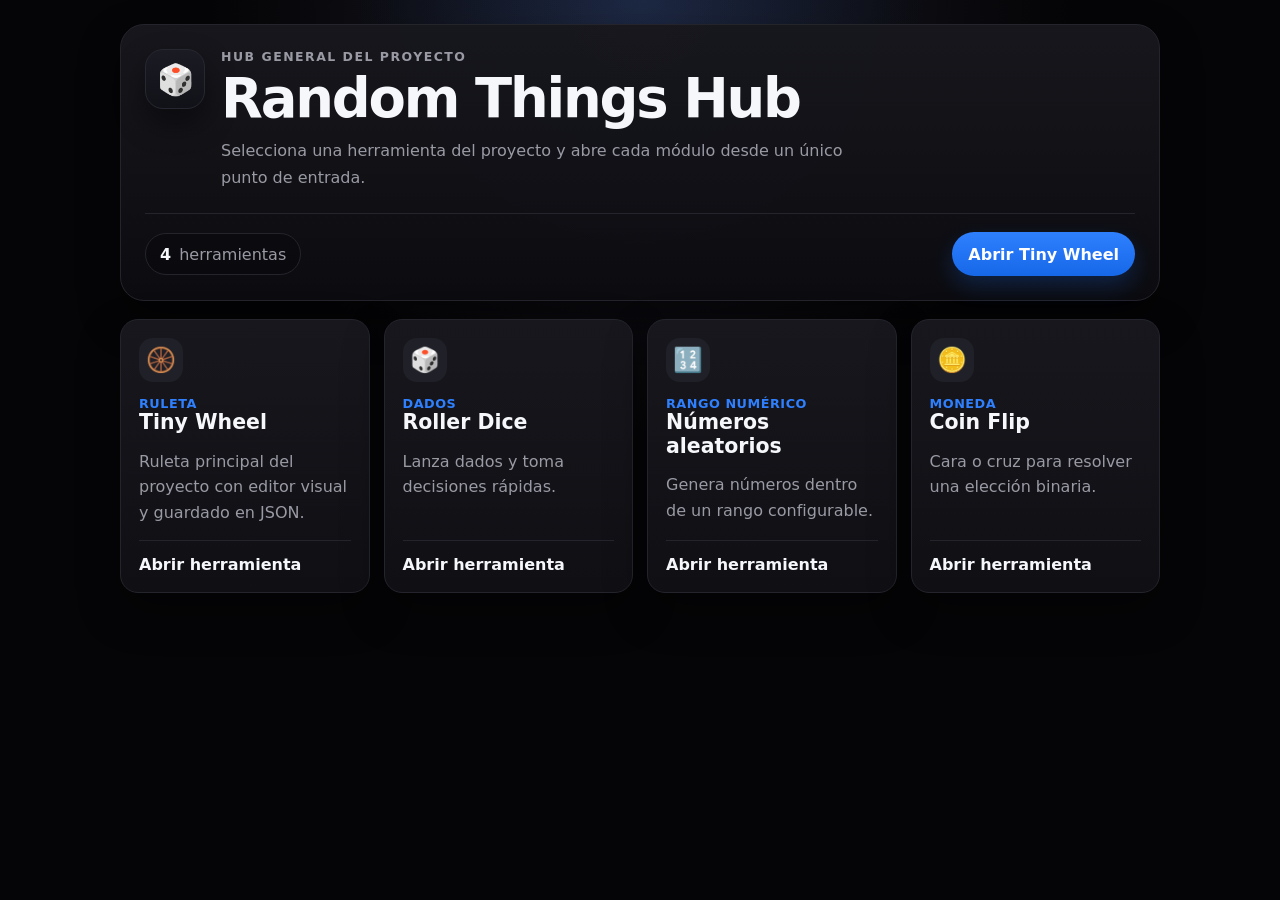
==== commit 5bd09a06: "Actualización" ====
--- a/index.html
+++ b/index.html
@@ -16,12 +16,9 @@
       --line: #24242d;
       --blue: #2f80ff;
       --blue-dark: #1768e8;
-      --green: #75c85a;
-      --orange: #ffb454;
       --shadow: 0 18px 42px rgba(0, 0, 0, 0.34);
       --radius-lg: 24px;
       --radius-md: 18px;
-      --radius-sm: 14px;
       --font: Inter, ui-sans-serif, system-ui, -apple-system, BlinkMacSystemFont, "Segoe UI", sans-serif;
     }
 
@@ -45,15 +42,8 @@
         var(--bg);
     }
 
-    a,
-    button,
-    input {
+    a {
       font: inherit;
-    }
-
-    button {
-      border: 0;
-      cursor: pointer;
     }
 
     .hub {
@@ -170,90 +160,6 @@
       outline: none;
     }
 
-    .toolbar {
-      display: grid;
-      gap: 14px;
-      margin-top: 18px;
-      padding: 18px;
-    }
-
-    .toolbar-top {
-      display: flex;
-      align-items: end;
-      justify-content: space-between;
-      gap: 14px;
-      flex-wrap: wrap;
-    }
-
-    .search-wrap {
-      flex: 1 1 320px;
-      display: grid;
-      gap: 8px;
-    }
-
-    .search-label {
-      color: var(--muted);
-      font-size: 0.78rem;
-      font-weight: 700;
-      letter-spacing: 0.12em;
-      text-transform: uppercase;
-    }
-
-    .search {
-      width: 100%;
-      min-height: 48px;
-      padding: 0 14px;
-      border: 1px solid var(--line);
-      border-radius: var(--radius-sm);
-      background: #0b0b0f;
-      color: var(--text);
-    }
-
-    .search::placeholder {
-      color: #767684;
-    }
-
-    .search:focus {
-      border-color: rgba(47, 128, 255, 0.72);
-      box-shadow: 0 0 0 3px rgba(47, 128, 255, 0.16);
-      outline: none;
-    }
-
-    .filters {
-      display: flex;
-      flex-wrap: wrap;
-      gap: 10px;
-    }
-
-    .filter-chip {
-      min-height: 40px;
-      padding: 0 14px;
-      border: 1px solid var(--line);
-      border-radius: 999px;
-      background: transparent;
-      color: var(--muted);
-      transition: border-color 140ms ease, background-color 140ms ease, color 140ms ease;
-    }
-
-    .filter-chip:hover,
-    .filter-chip:focus-visible {
-      border-color: rgba(47, 128, 255, 0.5);
-      color: var(--text);
-      outline: none;
-    }
-
-    .filter-chip.is-active {
-      border-color: rgba(47, 128, 255, 0.55);
-      background: rgba(47, 128, 255, 0.14);
-      color: var(--text);
-    }
-
-    .hint {
-      margin: 0;
-      color: var(--muted);
-      line-height: 1.55;
-    }
-
     .grid {
       display: grid;
       grid-template-columns: repeat(auto-fit, minmax(min(100%, 240px), 1fr));
@@ -284,16 +190,10 @@
       outline: none;
     }
 
-    .card--pending:hover {
-      transform: none;
-      border-color: var(--line);
-      box-shadow: var(--shadow);
-    }
-
     .card-head {
       display: flex;
       align-items: center;
-      justify-content: space-between;
+      justify-content: flex-start;
       gap: 12px;
     }
 
@@ -307,31 +207,6 @@
       font-size: 24px;
     }
 
-    .card-status {
-      display: inline-flex;
-      align-items: center;
-      gap: 8px;
-      padding: 7px 10px;
-      border-radius: 999px;
-      border: 1px solid var(--line);
-      color: var(--muted);
-      font-size: 0.76rem;
-      font-weight: 700;
-      white-space: nowrap;
-    }
-
-    .card-status::before {
-      content: "";
-      width: 8px;
-      height: 8px;
-      border-radius: 50%;
-      background: var(--green);
-    }
-
-    .card-status.pending::before {
-      background: var(--orange);
-    }
-
     .card-category {
       margin: 0;
       color: var(--blue);
@@ -368,31 +243,13 @@
       font-weight: 700;
     }
 
-    .card-meta {
-      color: var(--muted);
-      font-size: 0.9rem;
-    }
-
-    .empty {
-      display: none;
-      margin-top: 18px;
-      padding: 20px;
-      text-align: center;
-    }
-
-    .empty.visible {
-      display: block;
-    }
-
     @media (max-width: 700px) {
       .hub {
         width: min(100% - 16px, 1040px);
         padding: 16px 0 36px;
       }
 
-      .hero,
-      .toolbar,
-      .empty {
+      .hero {
         padding: 16px;
       }
 
@@ -401,7 +258,6 @@
       }
 
       .hero-meta,
-      .toolbar-top,
       .card-footer {
         align-items: stretch;
         flex-direction: column;
@@ -409,14 +265,6 @@
 
       .primary-action {
         width: 100%;
-      }
-
-      .filters {
-        width: 100%;
-      }
-
-      .filter-chip {
-        flex: 1 1 120px;
       }
     }
 
@@ -454,40 +302,20 @@
         <div>
           <p class="eyebrow">Hub general del proyecto</p>
           <h1>Random Things Hub</h1>
-          <p class="lead">Selecciona una herramienta del proyecto. El hub muestra lo que ya está disponible y también lo que sigue en desarrollo.</p>
+          <p class="lead">Selecciona una herramienta del proyecto y abre cada módulo desde un único punto de entrada.</p>
         </div>
       </div>
 
       <div class="hero-meta">
-        <div class="meta-list" aria-label="Estado del proyecto">
+        <div class="meta-list" aria-label="Resumen del proyecto">
           <span class="meta-pill"><strong id="pageCount">0</strong> herramientas</span>
-          <span class="meta-pill"><strong id="readyCount">0</strong> listas</span>
-          <span class="meta-pill"><strong id="pendingCount">0</strong> pendientes</span>
         </div>
 
         <a class="primary-action" href="html/tiny-wheel.html">Abrir Tiny Wheel</a>
       </div>
     </header>
 
-    <section class="toolbar panel" aria-label="Filtros del hub">
-      <div class="toolbar-top">
-        <label class="search-wrap" for="searchInput">
-          <span class="search-label">Buscar herramienta</span>
-          <input id="searchInput" class="search" type="search" placeholder="Tiny Wheel, dados, moneda..." aria-label="Buscar herramienta" />
-        </label>
-
-        <div class="filters" role="group" aria-label="Filtrar herramientas">
-          <button class="filter-chip is-active" type="button" data-filter="all" aria-pressed="true">Todas</button>
-          <button class="filter-chip" type="button" data-filter="ready" aria-pressed="false">Listas</button>
-          <button class="filter-chip" type="button" data-filter="pending" aria-pressed="false">Pendientes</button>
-        </div>
-      </div>
-
-      <p id="resultsLabel" class="hint" aria-live="polite">Pulsa / para buscar rápidamente.</p>
-    </section>
-
     <section id="pageGrid" class="grid" aria-label="Herramientas del proyecto"></section>
-    <p id="emptyState" class="empty panel">No hay herramientas que coincidan con la búsqueda actual.</p>
   </main>
 
   <script>
@@ -497,99 +325,43 @@
         category: "Ruleta",
         description: "Ruleta principal del proyecto con editor visual y guardado en JSON.",
         href: "html/tiny-wheel.html",
-        emoji: "🛞",
-        ready: true
+        emoji: "🛞"
       },
       {
         title: "Roller Dice",
         category: "Dados",
-        description: "Herramienta prevista para lanzar dados y tomar decisiones rápidas.",
+        description: "Lanza dados y toma decisiones rápidas.",
         href: "html/roller-dice.html",
-        emoji: "🎲",
-        ready: false
+        emoji: "🎲"
       },
       {
         title: "Números aleatorios",
         category: "Rango numérico",
-        description: "Generador futuro para obtener números dentro de un rango configurable.",
-        href: "html/num-ramdom.html",
-        emoji: "🔢",
-        ready: false
+        description: "Genera números dentro de un rango configurable.",
+        href: "html/ramdom-numbers.html",
+        emoji: "🔢"
       },
       {
         title: "Coin Flip",
         category: "Moneda",
-        description: "Cara o cruz para resolver una elección binaria cuando esté implementado.",
+        description: "Cara o cruz para resolver una elección binaria.",
         href: "html/coin-flip.html",
-        emoji: "🪙",
-        ready: false
+        emoji: "🪙"
       }
     ];
 
     const grid = document.querySelector("#pageGrid");
-    const searchInput = document.querySelector("#searchInput");
-    const emptyState = document.querySelector("#emptyState");
-    const resultsLabel = document.querySelector("#resultsLabel");
     const pageCount = document.querySelector("#pageCount");
-    const readyCount = document.querySelector("#readyCount");
-    const pendingCount = document.querySelector("#pendingCount");
-    const filterButtons = Array.from(document.querySelectorAll(".filter-chip"));
-
-    const state = {
-      search: "",
-      filter: "all"
-    };
-
-    function formatCount(count) {
-      return `${count} herramienta${count === 1 ? "" : "s"}`;
-    }
-
-    function matchesFilter(page) {
-      if (state.filter === "ready") {
-        return page.ready;
-      }
-
-      if (state.filter === "pending") {
-        return !page.ready;
-      }
-
-      return true;
-    }
-
-    function getVisiblePages() {
-      const term = state.search.trim().toLowerCase();
-
-      return pages.filter((page) => {
-        if (!matchesFilter(page)) {
-          return false;
-        }
-
-        if (!term) {
-          return true;
-        }
-
-        return [page.title, page.category, page.description, page.href]
-          .join(" ")
-          .toLowerCase()
-          .includes(term);
-      });
-    }
 
     function createCard(page) {
-      const card = document.createElement(page.ready ? "a" : "article");
-      card.className = `card${page.ready ? "" : " card--pending"}`;
-
-      if (page.ready) {
-        card.href = page.href;
-        card.setAttribute("aria-label", `Abrir ${page.title}`);
-      } else {
-        card.setAttribute("aria-label", `${page.title} pendiente`);
-      }
+      const card = document.createElement("a");
+      card.className = "card";
+      card.href = page.href;
+      card.setAttribute("aria-label", `Abrir ${page.title}`);
 
       card.innerHTML = `
         <div class="card-head">
           <span class="card-icon" aria-hidden="true">${page.emoji}</span>
-          <span class="card-status ${page.ready ? "" : "pending"}">${page.ready ? "Lista" : "Pendiente"}</span>
         </div>
         <div>
           <p class="card-category">${page.category}</p>
@@ -597,8 +369,7 @@
         </div>
         <p class="card-description">${page.description}</p>
         <div class="card-footer">
-          <span class="card-action">${page.ready ? "Abrir herramienta" : "Aún no disponible"}</span>
-          <span class="card-meta">${page.ready ? "Disponible ahora" : "Próximamente"}</span>
+          <span class="card-action">Abrir herramienta</span>
         </div>
       `;
 
@@ -606,66 +377,14 @@
     }
 
     function updateSummary() {
-      const total = pages.length;
-      const ready = pages.filter((page) => page.ready).length;
-
-      pageCount.textContent = String(total);
-      readyCount.textContent = String(ready);
-      pendingCount.textContent = String(total - ready);
-    }
-
-    function updateFilterButtons() {
-      filterButtons.forEach((button) => {
-        const active = button.dataset.filter === state.filter;
-        button.classList.toggle("is-active", active);
-        button.setAttribute("aria-pressed", String(active));
-      });
+      pageCount.textContent = String(pages.length);
     }
 
     function renderPages() {
-      const visiblePages = getVisiblePages();
-      const hasCustomView = state.filter !== "all" || state.search.trim() !== "";
-
-      grid.replaceChildren(...visiblePages.map(createCard));
-      emptyState.classList.toggle("visible", visiblePages.length === 0);
-      resultsLabel.textContent = hasCustomView
-        ? `Mostrando ${formatCount(visiblePages.length)} de ${pages.length}.`
-        : "Pulsa / para buscar rápidamente.";
-    }
-
-    searchInput.addEventListener("input", (event) => {
-      state.search = event.target.value;
-      renderPages();
-    });
-
-    searchInput.addEventListener("keydown", (event) => {
-      if (event.key === "Escape" && searchInput.value) {
-        searchInput.value = "";
-        state.search = "";
-        renderPages();
-      }
-    });
-
-    filterButtons.forEach((button) => {
-      button.addEventListener("click", () => {
-        state.filter = button.dataset.filter;
-        updateFilterButtons();
-        renderPages();
-      });
-    });
-
-    document.addEventListener("keydown", (event) => {
-      const tagName = document.activeElement?.tagName;
-      const isTyping = tagName === "INPUT" || tagName === "TEXTAREA";
-
-      if (event.key === "/" && !isTyping) {
-        event.preventDefault();
-        searchInput.focus();
-      }
-    });
+      grid.replaceChildren(...pages.map(createCard));
+    }
 
     updateSummary();
-    updateFilterButtons();
     renderPages();
   </script>
 </body>
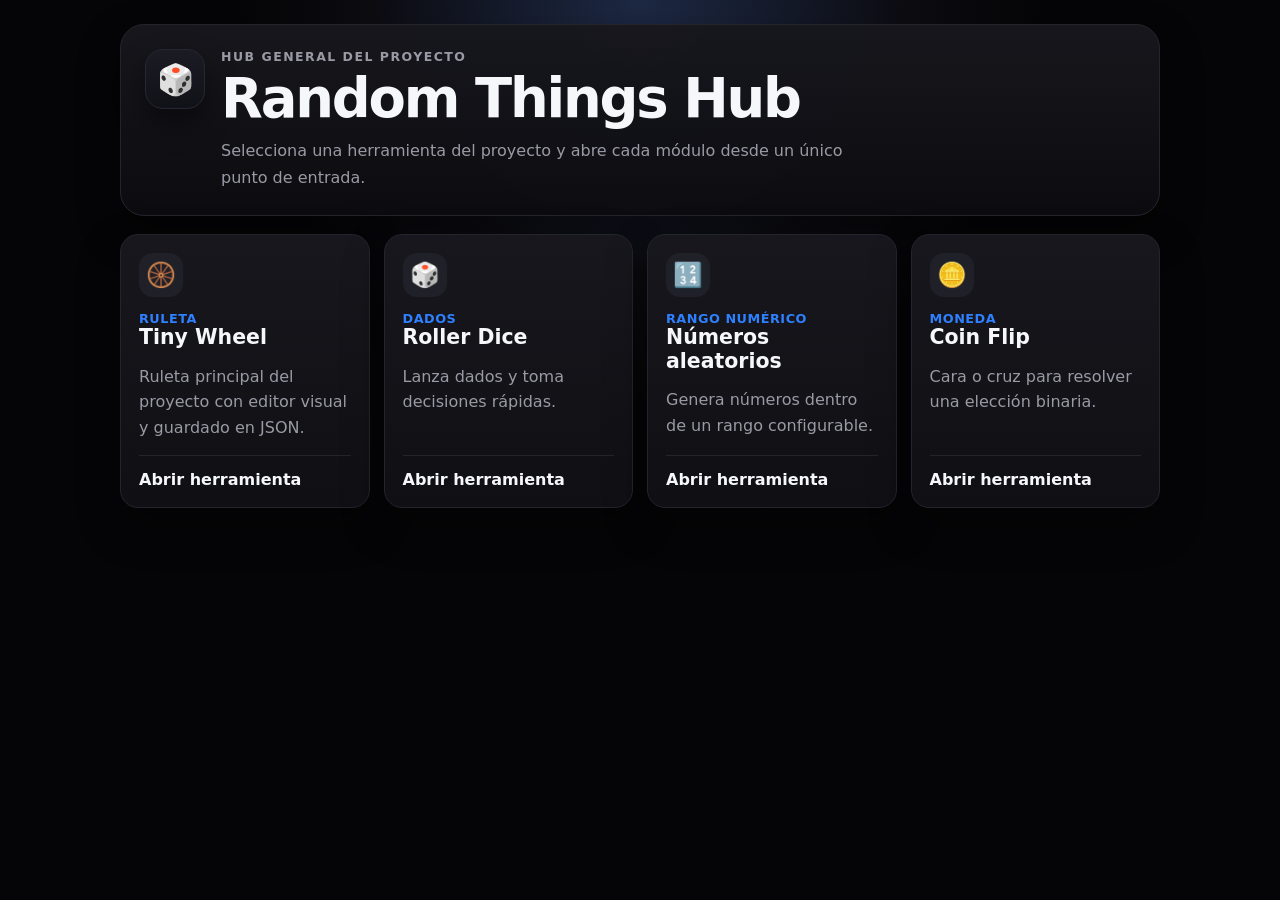
==== commit 0f79aca7: "Remove hero meta summary and controls Strip out the header 'hero-meta' summary block and its primary" ====
--- a/index.html
+++ b/index.html
@@ -105,61 +105,6 @@
       line-height: 1.65;
     }
 
-    .hero-meta {
-      display: flex;
-      align-items: center;
-      justify-content: space-between;
-      gap: 14px;
-      flex-wrap: wrap;
-      margin-top: 22px;
-      padding-top: 18px;
-      border-top: 1px solid var(--line);
-    }
-
-    .meta-list {
-      display: flex;
-      flex-wrap: wrap;
-      gap: 10px;
-    }
-
-    .meta-pill {
-      min-height: 42px;
-      display: inline-flex;
-      align-items: center;
-      gap: 8px;
-      padding: 0 14px;
-      border: 1px solid var(--line);
-      border-radius: 999px;
-      background: rgba(10, 10, 14, 0.86);
-      color: var(--muted);
-    }
-
-    .meta-pill strong {
-      color: var(--text);
-    }
-
-    .primary-action {
-      min-height: 44px;
-      display: inline-flex;
-      align-items: center;
-      justify-content: center;
-      padding: 0 16px;
-      border-radius: 999px;
-      background: linear-gradient(180deg, var(--blue), var(--blue-dark));
-      color: #fff;
-      text-decoration: none;
-      font-weight: 700;
-      box-shadow: 0 10px 22px rgba(23, 104, 232, 0.24);
-      transition: transform 140ms ease, box-shadow 140ms ease;
-    }
-
-    .primary-action:hover,
-    .primary-action:focus-visible {
-      transform: translateY(-1px);
-      box-shadow: 0 14px 28px rgba(23, 104, 232, 0.32);
-      outline: none;
-    }
-
     .grid {
       display: grid;
       grid-template-columns: repeat(auto-fit, minmax(min(100%, 240px), 1fr));
@@ -257,14 +202,9 @@
         align-items: flex-start;
       }
 
-      .hero-meta,
       .card-footer {
         align-items: stretch;
         flex-direction: column;
-      }
-
-      .primary-action {
-        width: 100%;
       }
     }
 
@@ -283,14 +223,6 @@
         font-size: clamp(1.8rem, 9vw, 2.4rem);
       }
 
-      .meta-list {
-        width: 100%;
-      }
-
-      .meta-pill {
-        width: 100%;
-        justify-content: center;
-      }
     }
   </style>
 </head>
@@ -304,14 +236,6 @@
           <h1>Random Things Hub</h1>
           <p class="lead">Selecciona una herramienta del proyecto y abre cada módulo desde un único punto de entrada.</p>
         </div>
-      </div>
-
-      <div class="hero-meta">
-        <div class="meta-list" aria-label="Resumen del proyecto">
-          <span class="meta-pill"><strong id="pageCount">0</strong> herramientas</span>
-        </div>
-
-        <a class="primary-action" href="html/tiny-wheel.html">Abrir Tiny Wheel</a>
       </div>
     </header>
 
@@ -351,7 +275,6 @@
     ];
 
     const grid = document.querySelector("#pageGrid");
-    const pageCount = document.querySelector("#pageCount");
 
     function createCard(page) {
       const card = document.createElement("a");
@@ -376,15 +299,10 @@
       return card;
     }
 
-    function updateSummary() {
-      pageCount.textContent = String(pages.length);
-    }
-
     function renderPages() {
       grid.replaceChildren(...pages.map(createCard));
     }
 
-    updateSummary();
     renderPages();
   </script>
 </body>
